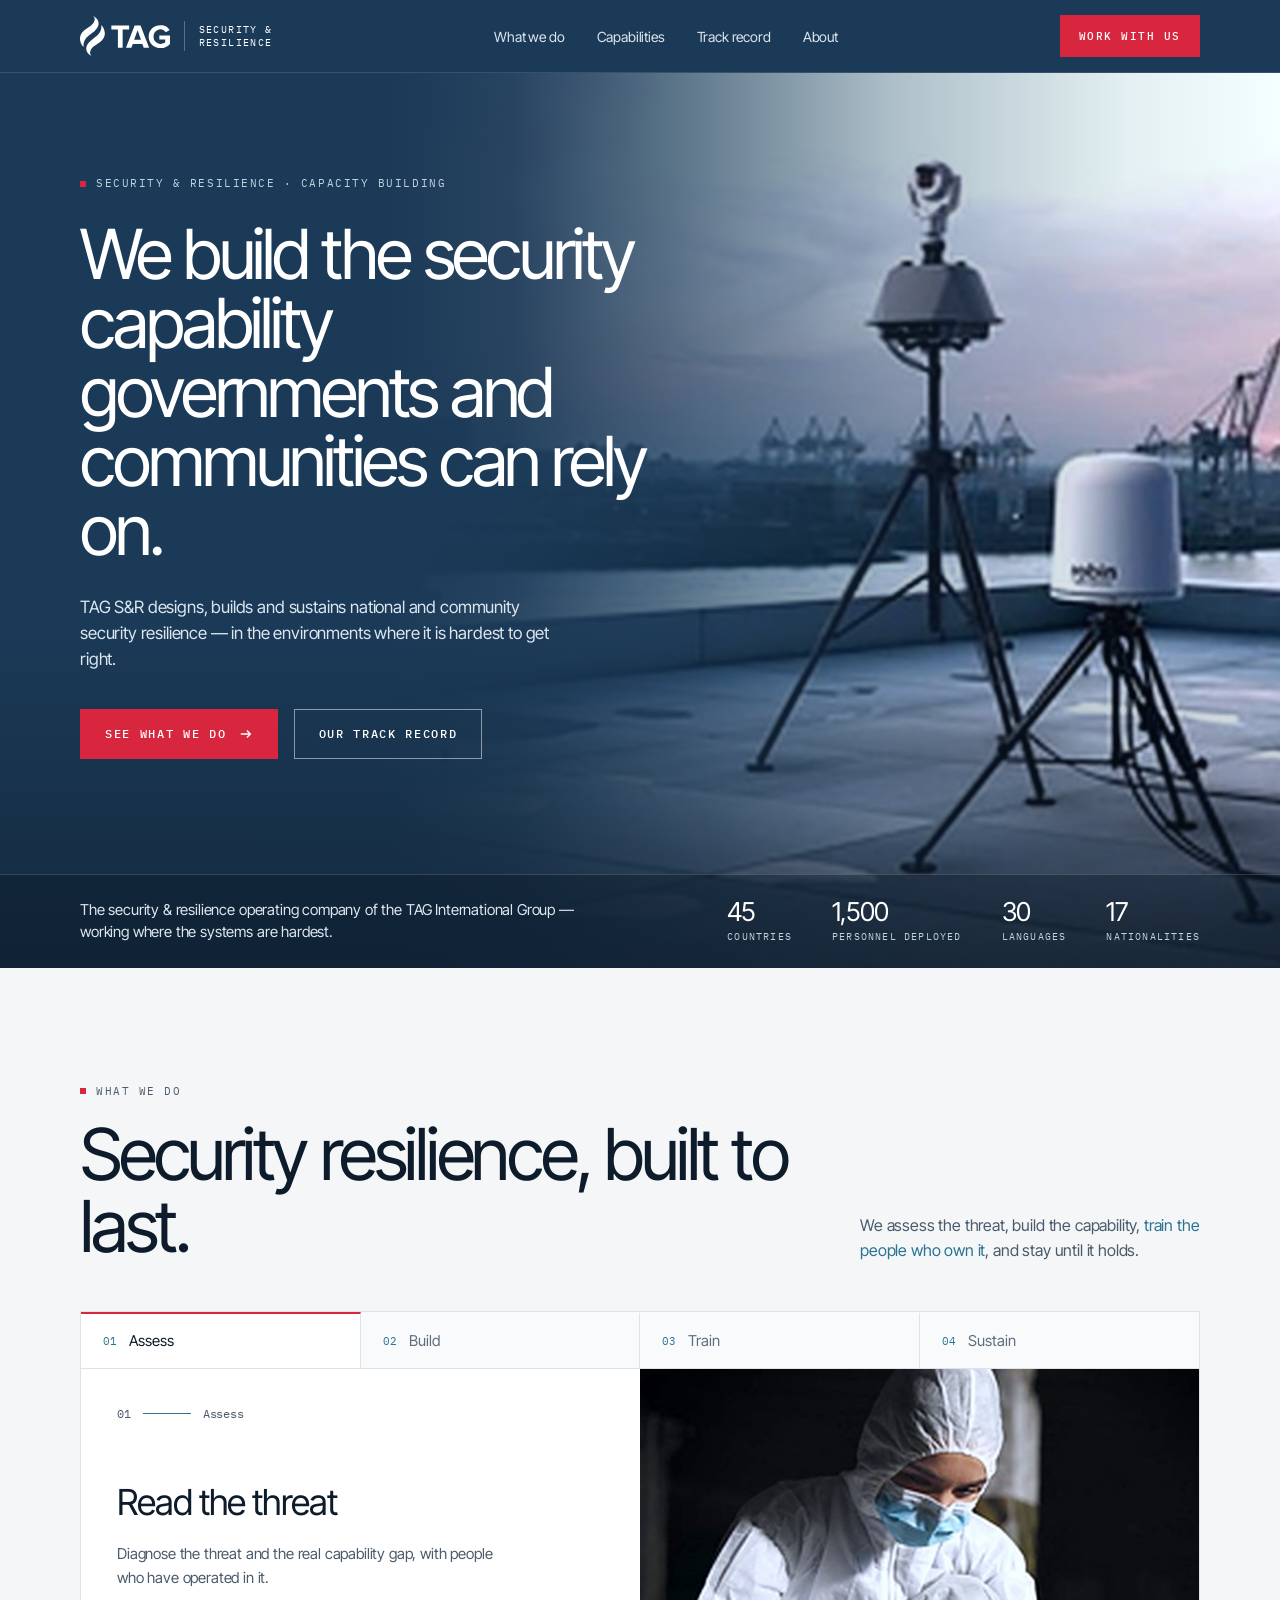
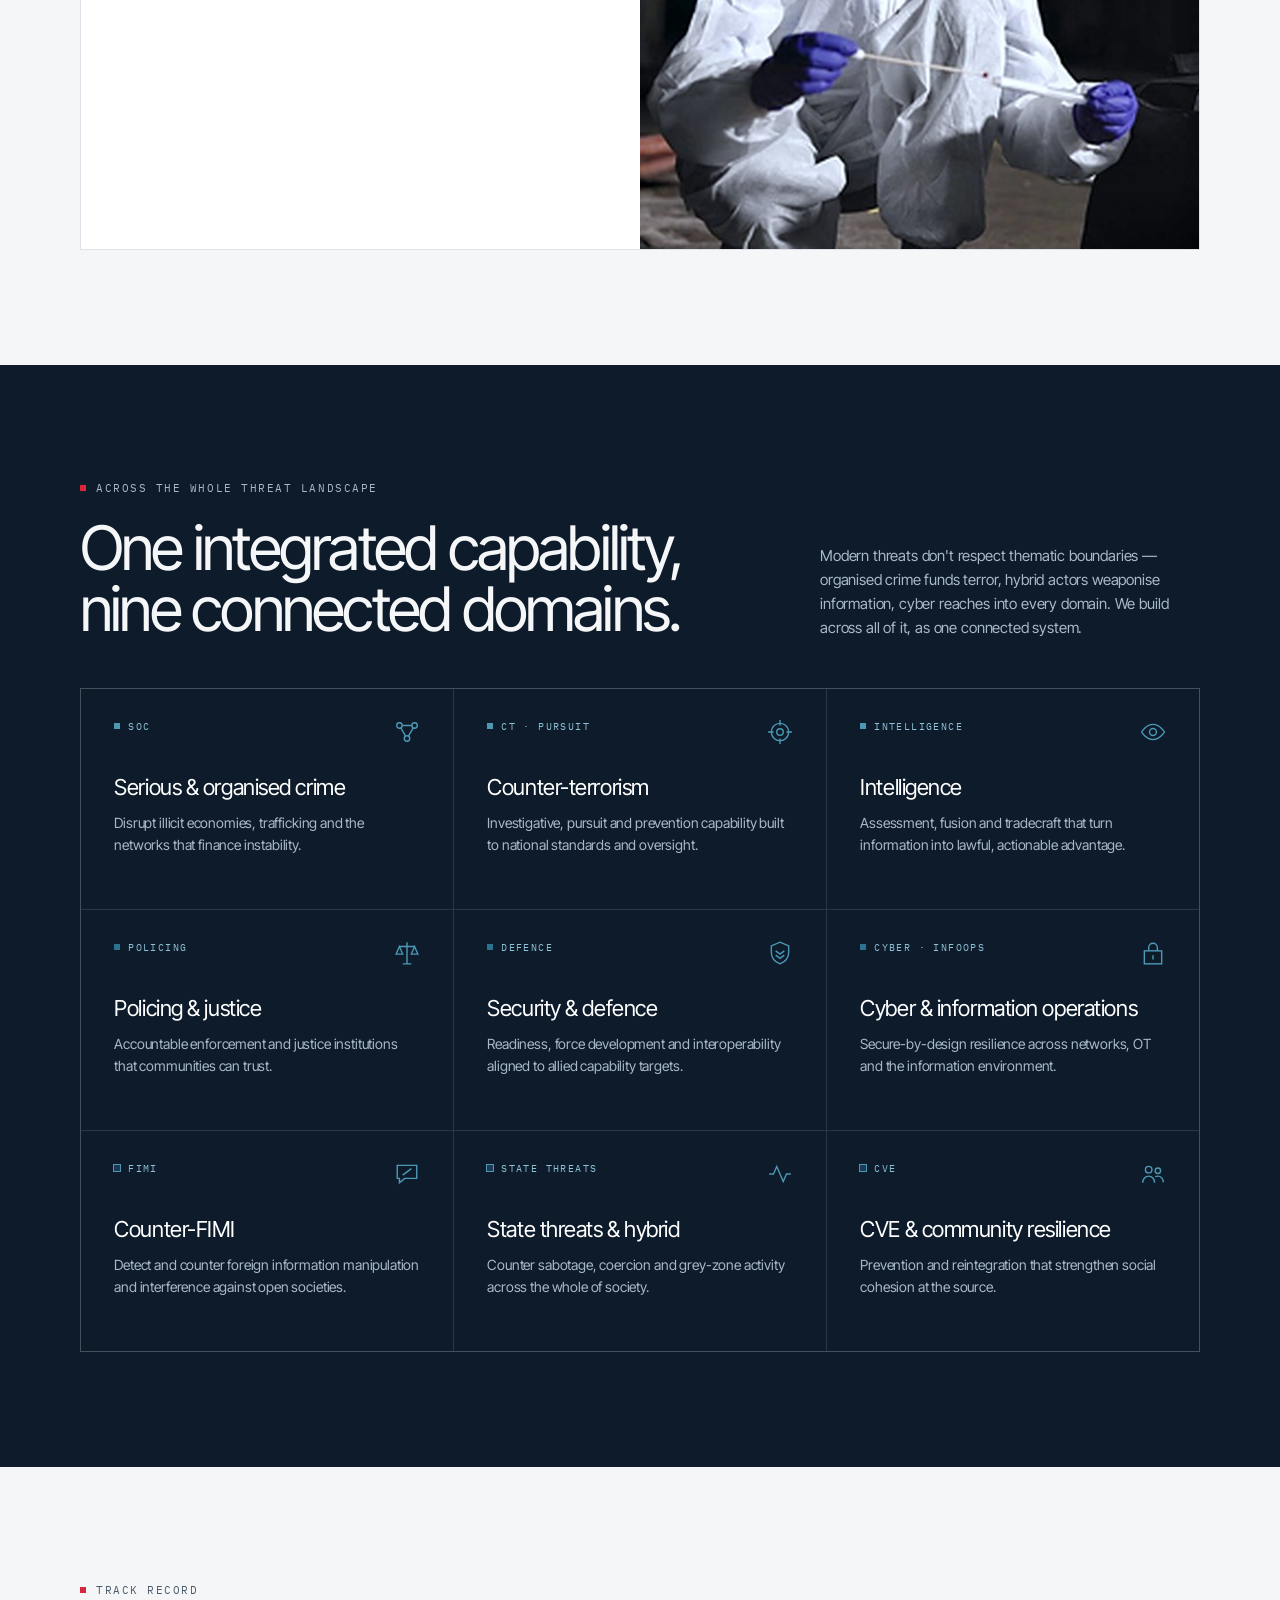
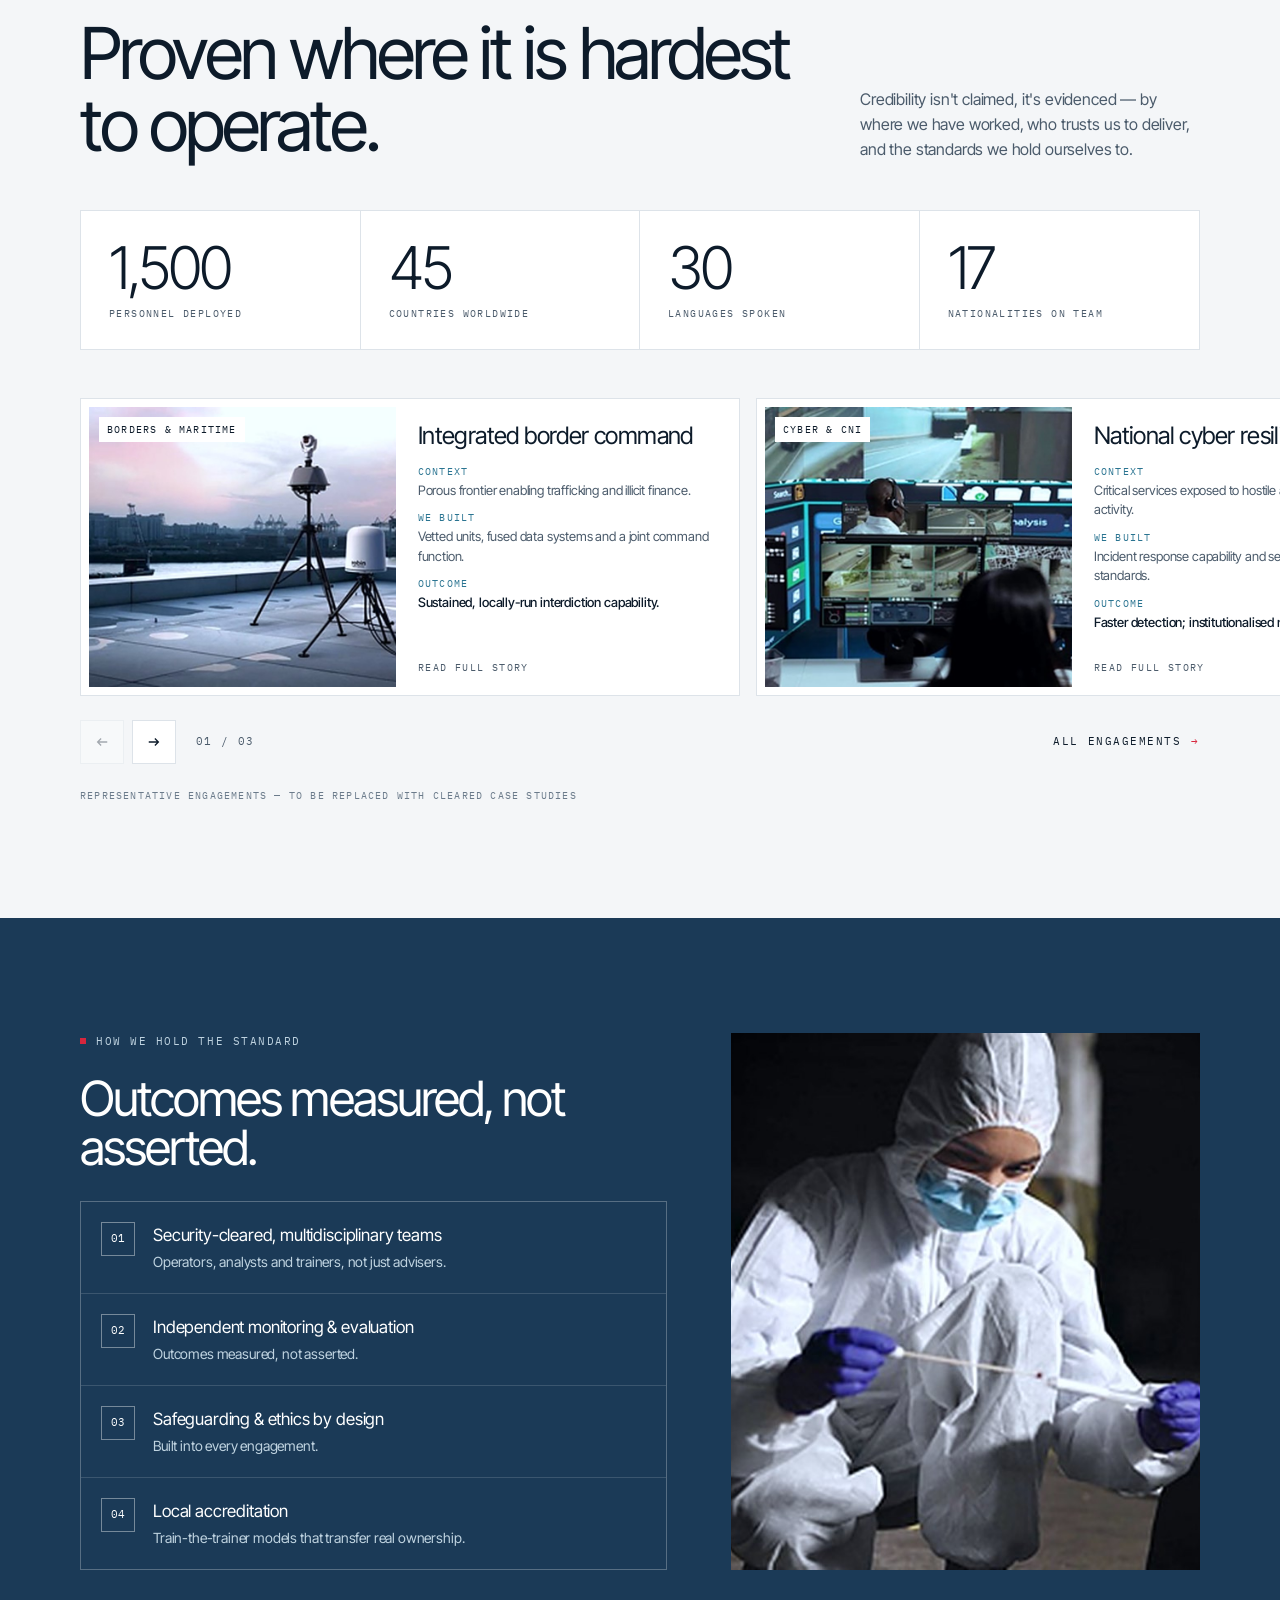
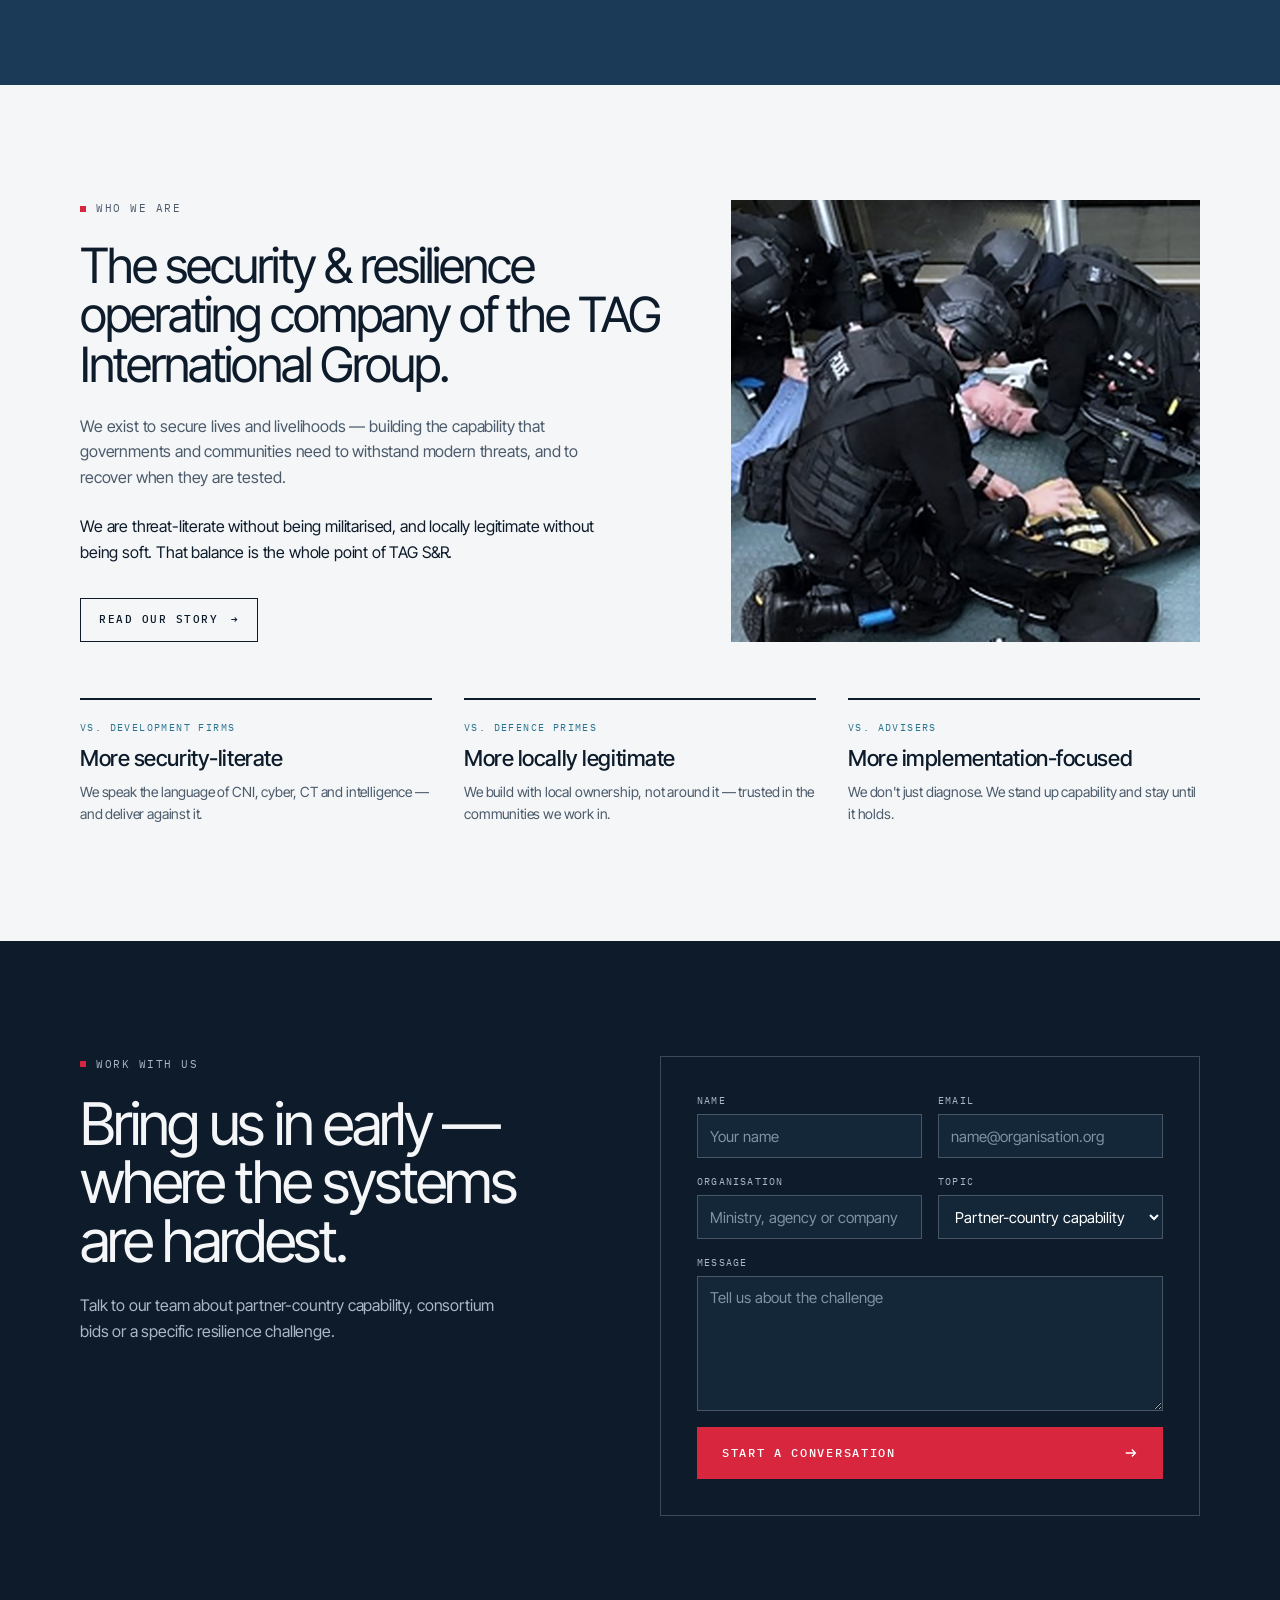
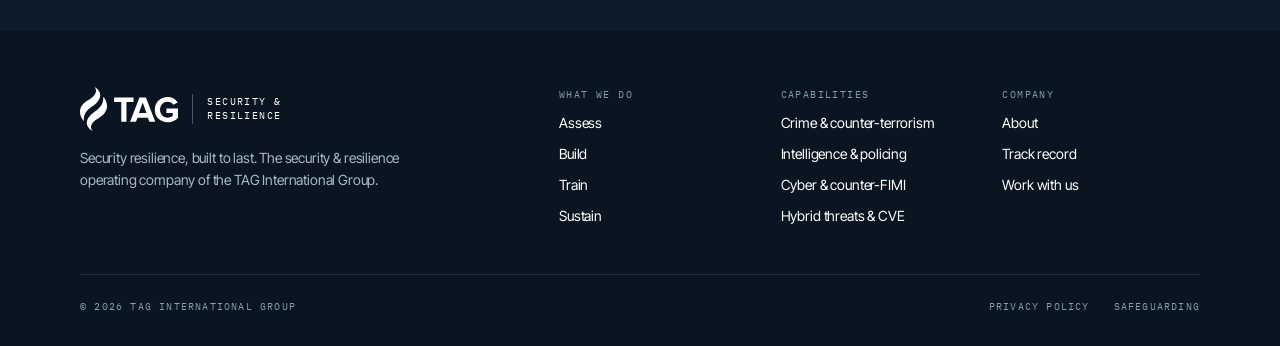
==== index.html @ 0bfd16e7 "Add files via upload" ====
<!doctype html>
<html lang="en">
<head>
  <meta charset="utf-8">
  <meta name="viewport" content="width=device-width, initial-scale=1">
  <title>TAG S&amp;R — Security &amp; Resilience</title>
  <meta name="description" content="TAG S&amp;R designs, builds and sustains national and community security resilience — in the environments where it is hardest to get right.">

  <link rel="preconnect" href="https://fonts.googleapis.com">
  <link rel="preconnect" href="https://fonts.gstatic.com" crossorigin>
  <link href="https://fonts.googleapis.com/css2?family=Inter+Tight:wght@300;400;500;600&amp;family=IBM+Plex+Mono:wght@400;500&amp;display=swap" rel="stylesheet">
  <link rel="stylesheet" href="css/styles.css">
</head>
<body>

  <!-- ================= HEADER ================= -->
  <header class="site-header">
    <div class="container site-header__inner">
      <a class="brand" href="#top" aria-label="TAG Security &amp; Resilience — home">
        <img class="brand__logo" src="images/tag-logo.svg" alt="TAG" width="90" height="40">
        <span class="brand__divider" aria-hidden="true"></span>
        <span class="brand__label">Security &amp;<br>Resilience</span>
      </a>

      <nav class="main-nav" aria-label="Main">
        <a class="main-nav__link" href="#approach">What we do</a>
        <a class="main-nav__link" href="#capabilities">Capabilities</a>
        <a class="main-nav__link" href="#record">Track record</a>
        <a class="main-nav__link" href="#about">About</a>
      </nav>

      <a class="btn btn--primary btn--sm" href="#contact">Work with us</a>
    </div>
  </header>

  <main>

    <!-- ================= HERO ================= -->
    <section class="hero" id="top">
      <img class="hero__image" src="images/port-sensor.jpg" alt="Remote sensor mast on a rooftop overlooking a container port at dusk">
      <div class="hero__fade" aria-hidden="true"></div>

      <div class="container hero__content">
        <div class="hero__body">
          <p class="eyebrow eyebrow--on-navy">Security &amp; resilience · Capacity building</p>
          <h1 class="hero__title">We build the security capability governments and communities can rely on.</h1>
          <p class="hero__lead">TAG S&amp;R designs, builds and sustains national and community security resilience — in the environments where it is hardest to get right.</p>
          <div class="hero__actions">
            <a class="btn btn--primary" href="#approach">
              See what we do
              <svg viewBox="0 0 16 16" fill="none" aria-hidden="true"><path d="M2 8h11M9 4l4 4-4 4" stroke="currentColor" stroke-width="1.6"/></svg>
            </a>
            <a class="btn btn--ghost-light" href="#record">Our track record</a>
          </div>
        </div>
      </div>

      <div class="hero__strip">
        <div class="container hero__strip-inner">
          <p class="hero__strip-text">The security &amp; resilience operating company of the TAG International Group — working where the systems are hardest.</p>
          <ul class="hero__stats">
            <li class="hero__stat"><span class="hero__stat-value">45</span><span class="hero__stat-label">Countries</span></li>
            <li class="hero__stat"><span class="hero__stat-value">1,500</span><span class="hero__stat-label">Personnel deployed</span></li>
            <li class="hero__stat"><span class="hero__stat-value">30</span><span class="hero__stat-label">Languages</span></li>
            <li class="hero__stat"><span class="hero__stat-value">17</span><span class="hero__stat-label">Nationalities</span></li>
          </ul>
        </div>
      </div>
    </section>

    <!-- ================= WHAT WE DO ================= -->
    <section class="section section--light" id="approach">
      <div class="container">
        <div class="section-head">
          <div class="section-head__main">
            <p class="eyebrow">What we do</p>
            <h2 class="section-title">Security resilience, built to last.</h2>
          </div>
          <p class="section-intro">We assess the threat, build the capability, <em>train the people who own it</em>, and stay until it holds.</p>
        </div>

        <div class="tabs" data-tabs>
          <div class="tabs__list" role="tablist" aria-label="Our approach">
            <button class="tabs__tab" type="button" role="tab" id="tab-assess" aria-controls="panel-assess" aria-selected="true"><span class="tabs__num">01</span>Assess</button>
            <button class="tabs__tab" type="button" role="tab" id="tab-build" aria-controls="panel-build" aria-selected="false" tabindex="-1"><span class="tabs__num">02</span>Build</button>
            <button class="tabs__tab" type="button" role="tab" id="tab-train" aria-controls="panel-train" aria-selected="false" tabindex="-1"><span class="tabs__num">03</span>Train</button>
            <button class="tabs__tab" type="button" role="tab" id="tab-sustain" aria-controls="panel-sustain" aria-selected="false" tabindex="-1"><span class="tabs__num">04</span>Sustain</button>
          </div>

          <div class="tabs__panel" role="tabpanel" id="panel-assess" aria-labelledby="tab-assess">
            <div class="tabs__content">
              <div class="tabs__step">01<span class="tabs__step-line"></span>Assess</div>
              <h3 class="tabs__title">Read the threat</h3>
              <p class="tabs__text">Diagnose the threat and the real capability gap, with people who have operated in it.</p>
            </div>
            <img class="tabs__image" src="images/forensics.jpg" alt="Forensic investigator in protective suit collecting evidence" loading="lazy">
          </div>

          <div class="tabs__panel" role="tabpanel" id="panel-build" aria-labelledby="tab-build" hidden>
            <div class="tabs__content">
              <div class="tabs__step">02<span class="tabs__step-line"></span>Build</div>
              <h3 class="tabs__title">Stand up capability</h3>
              <p class="tabs__text">Design and build the institutions, systems and teams that close the gap.</p>
            </div>
            <img class="tabs__image" src="images/control-room.jpg" alt="Operator monitoring a wall of screens in a command centre" loading="lazy">
          </div>

          <div class="tabs__panel" role="tabpanel" id="panel-train" aria-labelledby="tab-train" hidden>
            <div class="tabs__content">
              <div class="tabs__step">03<span class="tabs__step-line"></span>Train</div>
              <h3 class="tabs__title">Transfer ownership</h3>
              <p class="tabs__text">Mentor and accredit local ownership so capability outlasts our presence.</p>
            </div>
            <img class="tabs__image" src="images/tactical-medics.jpg" alt="Tactical team practising casualty care during a training exercise" loading="lazy">
          </div>

          <div class="tabs__panel" role="tabpanel" id="panel-sustain" aria-labelledby="tab-sustain" hidden>
            <div class="tabs__content">
              <div class="tabs__step">04<span class="tabs__step-line"></span>Sustain</div>
              <h3 class="tabs__title">Make it hold</h3>
              <p class="tabs__text">Stay through the hard part — continuity, recovery and measurable resilience.</p>
            </div>
            <img class="tabs__image" src="images/officials-meeting.jpg" alt="Working session with senior government security officials" loading="lazy" style="object-position: 35% 50%">
          </div>
        </div>
      </div>
    </section>

    <!-- ================= CAPABILITIES ================= -->
    <section class="section section--ink" id="capabilities">
      <div class="container">
        <div class="section-head">
          <div class="section-head__main">
            <p class="eyebrow eyebrow--on-ink">Across the whole threat landscape</p>
            <h2 class="section-title section-title--md">One integrated capability, nine connected domains.</h2>
          </div>
          <p class="section-intro section-intro--wide">Modern threats don't respect thematic boundaries — organised crime funds terror, hybrid actors weaponise information, cyber reaches into every domain. We build across all of it, as one connected system.</p>
        </div>

        <div class="domains">
          <article class="domain">
            <div class="domain__top">
              <span class="code-tag">SOC</span>
              <svg class="domain__icon" viewBox="0 0 24 24" fill="none" stroke="currentColor" stroke-width="1.3" aria-hidden="true"><circle cx="5" cy="6" r="2.5"/><circle cx="19" cy="6" r="2.5"/><circle cx="12" cy="18" r="2.5"/><path d="M7.5 6h9M6.3 8.2l4.4 7.6M17.7 8.2l-4.4 7.6"/></svg>
            </div>
            <h3 class="domain__title">Serious &amp; organised crime</h3>
            <p class="domain__text">Disrupt illicit economies, trafficking and the networks that finance instability.</p>
          </article>

          <article class="domain">
            <div class="domain__top">
              <span class="code-tag">CT · Pursuit</span>
              <svg class="domain__icon" viewBox="0 0 24 24" fill="none" stroke="currentColor" stroke-width="1.3" aria-hidden="true"><circle cx="12" cy="12" r="8"/><circle cx="12" cy="12" r="3"/><path d="M12 1v5M12 18v5M1 12h5M18 12h5"/></svg>
            </div>
            <h3 class="domain__title">Counter-terrorism</h3>
            <p class="domain__text">Investigative, pursuit and prevention capability built to national standards and oversight.</p>
          </article>

          <article class="domain">
            <div class="domain__top">
              <span class="code-tag">Intelligence</span>
              <svg class="domain__icon" viewBox="0 0 24 24" fill="none" stroke="currentColor" stroke-width="1.3" aria-hidden="true"><path d="M1.5 12S5.5 5 12 5s10.5 7 10.5 7-4 7-10.5 7S1.5 12 1.5 12z"/><circle cx="12" cy="12" r="3.2"/></svg>
            </div>
            <h3 class="domain__title">Intelligence</h3>
            <p class="domain__text">Assessment, fusion and tradecraft that turn information into lawful, actionable advantage.</p>
          </article>

          <article class="domain">
            <div class="domain__top">
              <span class="code-tag code-tag--teal">Policing</span>
              <svg class="domain__icon" viewBox="0 0 24 24" fill="none" stroke="currentColor" stroke-width="1.3" aria-hidden="true"><path d="M12 2v20M5 6h14M5 6l-3 7h6l-3-7zM19 6l-3 7h6l-3-7zM8 22h8"/></svg>
            </div>
            <h3 class="domain__title">Policing &amp; justice</h3>
            <p class="domain__text">Accountable enforcement and justice institutions that communities can trust.</p>
          </article>

          <article class="domain">
            <div class="domain__top">
              <span class="code-tag code-tag--teal">Defence</span>
              <svg class="domain__icon" viewBox="0 0 24 24" fill="none" stroke="currentColor" stroke-width="1.3" aria-hidden="true"><path d="M12 2l8 3.5v6c0 5-3.4 8.6-8 10.5-4.6-1.9-8-5.5-8-10.5v-6L12 2z"/><path d="M8 10l4 3 4-3M8 14l4 3 4-3"/></svg>
            </div>
            <h3 class="domain__title">Security &amp; defence</h3>
            <p class="domain__text">Readiness, force development and interoperability aligned to allied capability targets.</p>
          </article>

          <article class="domain">
            <div class="domain__top">
              <span class="code-tag code-tag--teal">Cyber · InfoOps</span>
              <svg class="domain__icon" viewBox="0 0 24 24" fill="none" stroke="currentColor" stroke-width="1.3" aria-hidden="true"><rect x="4" y="10" width="16" height="12"/><path d="M8 10V7a4 4 0 0 1 8 0v3M12 14v4"/></svg>
            </div>
            <h3 class="domain__title">Cyber &amp; information operations</h3>
            <p class="domain__text">Secure-by-design resilience across networks, OT and the information environment.</p>
          </article>

          <article class="domain">
            <div class="domain__top">
              <span class="code-tag code-tag--outline">FIMI</span>
              <svg class="domain__icon" viewBox="0 0 24 24" fill="none" stroke="currentColor" stroke-width="1.3" aria-hidden="true"><path d="M3 4h18v12H10l-5 4v-4H3V4z"/><path d="M8 13l8-6"/></svg>
            </div>
            <h3 class="domain__title">Counter-FIMI</h3>
            <p class="domain__text">Detect and counter foreign information manipulation and interference against open societies.</p>
          </article>

          <article class="domain">
            <div class="domain__top">
              <span class="code-tag code-tag--outline">State threats</span>
              <svg class="domain__icon" viewBox="0 0 24 24" fill="none" stroke="currentColor" stroke-width="1.3" aria-hidden="true"><path d="M2 12h4l3-7 6 14 3-7h4"/></svg>
            </div>
            <h3 class="domain__title">State threats &amp; hybrid</h3>
            <p class="domain__text">Counter sabotage, coercion and grey-zone activity across the whole of society.</p>
          </article>

          <article class="domain">
            <div class="domain__top">
              <span class="code-tag code-tag--outline">CVE</span>
              <svg class="domain__icon" viewBox="0 0 24 24" fill="none" stroke="currentColor" stroke-width="1.3" aria-hidden="true"><circle cx="8" cy="8" r="3"/><circle cx="16.5" cy="9" r="2.5"/><path d="M2.5 20c0-3.3 2.5-6 5.5-6s5.5 2.7 5.5 6M14 14.4c.8-.3 1.6-.4 2.5-.4 2.8 0 5 2.4 5 5.5"/></svg>
            </div>
            <h3 class="domain__title">CVE &amp; community resilience</h3>
            <p class="domain__text">Prevention and reintegration that strengthen social cohesion at the source.</p>
          </article>
        </div>
      </div>
    </section>

    <!-- ================= TRACK RECORD ================= -->
    <section class="section section--light record" id="record">
      <div class="container">
        <div class="section-head">
          <div class="section-head__main">
            <p class="eyebrow">Track record</p>
            <h2 class="section-title">Proven where it is hardest to operate.</h2>
          </div>
          <p class="section-intro">Credibility isn't claimed, it's evidenced — by where we have worked, who trusts us to deliver, and the standards we hold ourselves to.</p>
        </div>

        <ul class="stats">
          <li class="stat"><span class="stat__value">1,500</span><span class="stat__label">Personnel deployed</span></li>
          <li class="stat"><span class="stat__value">45</span><span class="stat__label">Countries worldwide</span></li>
          <li class="stat"><span class="stat__value">30</span><span class="stat__label">Languages spoken</span></li>
          <li class="stat"><span class="stat__value">17</span><span class="stat__label">Nationalities on team</span></li>
        </ul>

        <div class="carousel" data-carousel aria-roledescription="carousel" aria-label="Representative engagements">
          <div class="carousel__track" data-carousel-track>

            <article class="case-card" aria-roledescription="slide" aria-label="1 of 3">
              <div class="case-card__media">
                <img src="images/port-sensor.jpg" alt="Sensor equipment overlooking a busy port" loading="lazy" style="object-position: 30% 50%">
                <span class="case-card__tag">Borders &amp; maritime</span>
              </div>
              <div class="case-card__body">
                <h3 class="case-card__title">Integrated border command</h3>
                <dl class="case-card__facts">
                  <div><dt>Context</dt><dd>Porous frontier enabling trafficking and illicit finance.</dd></div>
                  <div><dt>We built</dt><dd>Vetted units, fused data systems and a joint command function.</dd></div>
                  <div><dt>Outcome</dt><dd class="case-card__outcome">Sustained, locally-run interdiction capability.</dd></div>
                </dl>
                <a class="case-card__more" href="#">Read full story</a>
              </div>
            </article>

            <article class="case-card" aria-roledescription="slide" aria-label="2 of 3">
              <div class="case-card__media">
                <img src="images/control-room.jpg" alt="Analyst in a cyber operations centre" loading="lazy" style="object-position: 70% 50%">
                <span class="case-card__tag">Cyber &amp; CNI</span>
              </div>
              <div class="case-card__body">
                <h3 class="case-card__title">National cyber resilience uplift</h3>
                <dl class="case-card__facts">
                  <div><dt>Context</dt><dd>Critical services exposed to hostile and criminal cyber activity.</dd></div>
                  <div><dt>We built</dt><dd>Incident response capability and secure-by-design standards.</dd></div>
                  <div><dt>Outcome</dt><dd class="case-card__outcome">Faster detection; institutionalised national response.</dd></div>
                </dl>
                <a class="case-card__more" href="#">Read full story</a>
              </div>
            </article>

            <article class="case-card" aria-roledescription="slide" aria-label="3 of 3">
              <div class="case-card__media">
                <img src="images/officials-meeting.jpg" alt="Working session with local security leadership" loading="lazy" style="object-position: 75% 50%">
                <span class="case-card__tag">Community resilience</span>
              </div>
              <div class="case-card__body">
                <h3 class="case-card__title">Prevention &amp; reintegration</h3>
                <dl class="case-card__facts">
                  <div><dt>Context</dt><dd>Fragile communities exposed to recruitment and violence.</dd></div>
                  <div><dt>We built</dt><dd>Local leadership networks and reintegration pathways.</dd></div>
                  <div><dt>Outcome</dt><dd class="case-card__outcome">Stronger cohesion; measurable drop in vulnerability.</dd></div>
                </dl>
                <a class="case-card__more" href="#">Read full story</a>
              </div>
            </article>

          </div>

          <div class="carousel__controls">
            <div class="carousel__buttons">
              <button class="carousel__btn" type="button" data-carousel-prev aria-label="Previous engagement">
                <svg viewBox="0 0 16 16" fill="none" aria-hidden="true"><path d="M14 8H3M7 4L3 8l4 4" stroke="currentColor" stroke-width="1.5"/></svg>
              </button>
              <button class="carousel__btn" type="button" data-carousel-next aria-label="Next engagement">
                <svg viewBox="0 0 16 16" fill="none" aria-hidden="true"><path d="M2 8h11M9 4l4 4-4 4" stroke="currentColor" stroke-width="1.5"/></svg>
              </button>
              <span class="carousel__counter" data-carousel-counter aria-live="polite">01 / 03</span>
            </div>
            <a class="link-arrow" href="#">All engagements</a>
          </div>
        </div>

        <p class="note">Representative engagements — to be replaced with cleared case studies</p>
      </div>
    </section>

    <!-- ================= HOW WE HOLD THE STANDARD ================= -->
    <section class="section section--navy" id="standard">
      <div class="container split">
        <div class="split__main">
          <p class="eyebrow eyebrow--on-navy">How we hold the standard</p>
          <h2 class="section-title section-title--sm">Outcomes measured, not asserted.</h2>
          <ol class="standards">
            <li class="standards__item"><span class="standards__num">01</span><p><strong class="standards__title">Security-cleared, multidisciplinary teams</strong>Operators, analysts and trainers, not just advisers.</p></li>
            <li class="standards__item"><span class="standards__num">02</span><p><strong class="standards__title">Independent monitoring &amp; evaluation</strong>Outcomes measured, not asserted.</p></li>
            <li class="standards__item"><span class="standards__num">03</span><p><strong class="standards__title">Safeguarding &amp; ethics by design</strong>Built into every engagement.</p></li>
            <li class="standards__item"><span class="standards__num">04</span><p><strong class="standards__title">Local accreditation</strong>Train-the-trainer models that transfer real ownership.</p></li>
          </ol>
        </div>
        <div class="split__media">
          <img src="images/forensics.jpg" alt="Forensic specialist in protective clothing gathering evidence" loading="lazy" style="object-position: 50% 40%">
        </div>
      </div>
    </section>

    <!-- ================= WHO WE ARE ================= -->
    <section class="section section--light about" id="about">
      <div class="container">
        <div class="split">
          <div class="split__main">
            <p class="eyebrow">Who we are</p>
            <h2 class="section-title section-title--sm">The security &amp; resilience operating company of the TAG International Group.</h2>
            <p class="about__text">We exist to secure lives and livelihoods — building the capability that governments and communities need to withstand modern threats, and to recover when they are tested.</p>
            <p class="about__text about__text--strong">We are threat-literate without being militarised, and locally legitimate without being soft. That balance is the whole point of TAG S&amp;R.</p>
            <div class="about__actions">
              <a class="btn btn--outline-dark btn--md" href="#">Read our story <span aria-hidden="true">→</span></a>
            </div>
          </div>
          <div class="split__media">
            <img src="images/tactical-medics.jpg" alt="Specialist team practising casualty care during a field training exercise" loading="lazy">
          </div>
        </div>

        <div class="comparisons">
          <div class="comparison">
            <span class="comparison__label">vs. development firms</span>
            <h3 class="comparison__title">More security-literate</h3>
            <p class="comparison__text">We speak the language of CNI, cyber, CT and intelligence — and deliver against it.</p>
          </div>
          <div class="comparison">
            <span class="comparison__label">vs. defence primes</span>
            <h3 class="comparison__title">More locally legitimate</h3>
            <p class="comparison__text">We build with local ownership, not around it — trusted in the communities we work in.</p>
          </div>
          <div class="comparison">
            <span class="comparison__label">vs. advisers</span>
            <h3 class="comparison__title">More implementation-focused</h3>
            <p class="comparison__text">We don't just diagnose. We stand up capability and stay until it holds.</p>
          </div>
        </div>
      </div>
    </section>

    <!-- ================= CONTACT ================= -->
    <section class="section section--ink contact" id="contact">
      <div class="container contact__inner">
        <div class="contact__intro">
          <p class="eyebrow eyebrow--on-ink">Work with us</p>
          <h2 class="contact__title">Bring us in early — where the systems are hardest.</h2>
          <p class="contact__lead">Talk to our team about partner-country capability, consortium bids or a specific resilience challenge.</p>
        </div>

        <!-- Set the form action to your form handler / endpoint -->
        <form class="contact-form" action="#" method="post" aria-label="Start a conversation">
          <label class="field">
            <span class="field__label">Name</span>
            <input class="field__input" type="text" name="name" placeholder="Your name" autocomplete="name" required>
          </label>
          <label class="field">
            <span class="field__label">Email</span>
            <input class="field__input" type="email" name="email" placeholder="name@organisation.org" autocomplete="email" required>
          </label>
          <label class="field">
            <span class="field__label">Organisation</span>
            <input class="field__input" type="text" name="organisation" placeholder="Ministry, agency or company" autocomplete="organization">
          </label>
          <label class="field">
            <span class="field__label">Topic</span>
            <select class="field__input" name="topic">
              <option>Partner-country capability</option>
              <option>Consortium bid</option>
              <option>A specific resilience challenge</option>
            </select>
          </label>
          <label class="field field--full">
            <span class="field__label">Message</span>
            <textarea class="field__input field__input--textarea" name="message" rows="5" placeholder="Tell us about the challenge"></textarea>
          </label>
          <button class="btn btn--primary btn--block contact-form__submit" type="submit">
            Start a conversation
            <svg viewBox="0 0 16 16" fill="none" aria-hidden="true"><path d="M2 8h11M9 4l4 4-4 4" stroke="currentColor" stroke-width="1.6"/></svg>
          </button>
        </form>
      </div>
    </section>

  </main>

  <!-- ================= FOOTER ================= -->
  <footer class="site-footer">
    <div class="container">
      <div class="site-footer__top">
        <div class="site-footer__about">
          <a class="brand brand--footer" href="#top" aria-label="TAG Security &amp; Resilience — home">
            <img class="brand__logo" src="images/tag-logo.svg" alt="TAG" width="99" height="44">
            <span class="brand__divider" aria-hidden="true"></span>
            <span class="brand__label">Security &amp;<br>Resilience</span>
          </a>
          <p class="site-footer__text">Security resilience, built to last. The security &amp; resilience operating company of the TAG International Group.</p>
        </div>

        <nav class="footer-nav" aria-label="Footer">
          <div class="footer-nav__col">
            <span class="footer-nav__heading">What we do</span>
            <a class="footer-nav__link" href="#approach">Assess</a>
            <a class="footer-nav__link" href="#approach">Build</a>
            <a class="footer-nav__link" href="#approach">Train</a>
            <a class="footer-nav__link" href="#approach">Sustain</a>
          </div>
          <div class="footer-nav__col">
            <span class="footer-nav__heading">Capabilities</span>
            <a class="footer-nav__link" href="#capabilities">Crime &amp; counter-terrorism</a>
            <a class="footer-nav__link" href="#capabilities">Intelligence &amp; policing</a>
            <a class="footer-nav__link" href="#capabilities">Cyber &amp; counter-FIMI</a>
            <a class="footer-nav__link" href="#capabilities">Hybrid threats &amp; CVE</a>
          </div>
          <div class="footer-nav__col">
            <span class="footer-nav__heading">Company</span>
            <a class="footer-nav__link" href="#about">About</a>
            <a class="footer-nav__link" href="#record">Track record</a>
            <a class="footer-nav__link" href="#contact">Work with us</a>
          </div>
        </nav>
      </div>

      <div class="site-footer__bottom">
        <span>© <span data-year>2026</span> TAG International Group</span>
        <span class="site-footer__legal"><a href="#">Privacy policy</a><a href="#">Safeguarding</a></span>
      </div>
    </div>
  </footer>

  <script src="js/main.js" defer></script>
</body>
</html>
---- css/styles.css ----
/* ==========================================================================
   TAG S&R — main stylesheet
   ========================================================================== */

/* ---------- Design tokens ---------- */
:root {
  /* Brand palette */
  --c-ink: #0D1B2A;
  --c-ink-raised: #142739;
  --c-ink-hover: #16293D;
  --c-ink-deep: #091521;
  --c-navy: #1B3A57;
  --c-teal: #2A7491;
  --c-sky: #4D98B5;
  --c-sky-soft: #8EC1D6;
  --c-red: #D7263D;
  --c-red-dark: #B81F33;
  --c-offwhite: #F4F6F8;
  --c-white: #FFFFFF;

  /* Text */
  --c-text: #0D1B2A;
  --c-text-muted: #4B5B6B;
  --c-text-subtle: #5E6E7E;
  --c-text-on-dark: #DCE6EE;
  --c-text-on-dark-muted: #A9B8C6;
  --c-text-on-navy-muted: #BFD3E0;

  /* Lines */
  --c-line: #DDE3E9;
  --c-line-strong: #C9D3DC;
  --c-line-dark: rgba(255, 255, 255, 0.12);

  /* Type */
  --font-sans: "Inter Tight", Arial, sans-serif;
  --font-mono: "IBM Plex Mono", ui-monospace, monospace;

  /* Layout */
  --container: 1200px;
  --gutter: clamp(20px, 4vw, 40px);
  --section-pad: clamp(72px, 9vw, 120px);
}

/* ---------- Base ---------- */
*,
*::before,
*::after { box-sizing: border-box; }

html { scroll-behavior: smooth; }

body {
  margin: 0;
  font-family: var(--font-sans);
  font-size: 16px;
  line-height: 1.5;
  letter-spacing: -0.01em;
  color: var(--c-text);
  background: var(--c-offwhite);
  -webkit-font-smoothing: antialiased;
  overflow-x: hidden;
}

img { max-width: 100%; display: block; }

a { color: var(--c-teal); }
a:hover { color: var(--c-navy); }

h1, h2, h3, p { margin: 0; }

button, input, select, textarea { font: inherit; }

:focus-visible { outline: 2px solid var(--c-sky); outline-offset: 2px; }

.visually-hidden {
  position: absolute !important;
  width: 1px; height: 1px;
  padding: 0; margin: -1px;
  overflow: hidden; clip: rect(0 0 0 0);
  white-space: nowrap; border: 0;
}

.container {
  max-width: var(--container);
  margin: 0 auto;
  padding-left: var(--gutter);
  padding-right: var(--gutter);
}

/* ---------- Sections ---------- */
.section { padding: var(--section-pad) 0; }
.section--light { background: var(--c-offwhite); color: var(--c-text); }
.section--ink   { background: var(--c-ink); color: var(--c-white); }
.section--navy  { background: var(--c-navy); color: var(--c-white); }

.section-head {
  display: flex;
  flex-wrap: wrap;
  align-items: flex-end;
  justify-content: space-between;
  gap: 24px 48px;
  margin-bottom: 48px;
}
.section-head__main {
  flex: 1 1 560px;
  display: flex;
  flex-direction: column;
  gap: 20px;
}

.section-title {
  font-size: clamp(40px, 5.6vw, 80px);
  line-height: 1;
  font-weight: 400;
  letter-spacing: -0.045em;
}
.section-title--md { font-size: clamp(38px, 4.8vw, 66px); }
.section-title--sm { font-size: clamp(34px, 3.8vw, 52px); line-height: 1.02; letter-spacing: -0.04em; }
.section--ink .section-title { color: var(--c-offwhite); }

.section-intro {
  flex: 0 1 340px;
  font-size: 16px;
  line-height: 1.55;
  color: var(--c-text-muted);
}
.section-intro--wide { flex-basis: 380px; font-size: 15px; line-height: 1.6; }
.section--ink .section-intro { color: var(--c-text-on-dark-muted); }
.section-intro em { font-style: normal; color: var(--c-teal); }

/* ---------- Eyebrow (label with red marker) ---------- */
.eyebrow {
  display: flex;
  align-items: center;
  gap: 10px;
  font-family: var(--font-mono);
  font-size: 11px;
  letter-spacing: 0.14em;
  text-transform: uppercase;
  color: var(--c-text-muted);
}
.eyebrow::before {
  content: "";
  width: 6px;
  height: 6px;
  flex: none;
  background: var(--c-red);
}
.eyebrow--on-ink  { color: var(--c-text-on-dark-muted); }
.eyebrow--on-navy { color: var(--c-text-on-navy-muted); }

/* ---------- Buttons ---------- */
.btn {
  display: inline-flex;
  align-items: center;
  justify-content: center;
  gap: 12px;
  height: 50px;
  padding: 0 24px;
  border: 1px solid transparent;
  font-family: var(--font-mono);
  font-size: 12px;
  font-weight: 500;
  letter-spacing: 0.14em;
  text-transform: uppercase;
  text-decoration: none;
  cursor: pointer;
  transition: background-color .2s ease, border-color .2s ease, color .2s ease;
}
.btn svg { width: 14px; height: 14px; flex: none; }

.btn--primary { background: var(--c-red); color: var(--c-white); }
.btn--primary:hover { background: var(--c-red-dark); color: var(--c-white); }

.btn--ghost-light { border-color: rgba(255, 255, 255, 0.5); color: var(--c-white); }
.btn--ghost-light:hover { border-color: var(--c-white); background: rgba(255, 255, 255, 0.08); color: var(--c-white); }

.btn--outline-dark { border-color: var(--c-ink); color: var(--c-ink); }
.btn--outline-dark:hover { background: var(--c-ink); color: var(--c-white); }

.btn--sm { height: 42px; padding: 0 18px; font-size: 11px; }
.btn--md { height: 44px; padding: 0 18px; font-size: 11px; }
.btn--block { width: 100%; justify-content: space-between; height: 52px; }

.link-arrow {
  display: inline-flex;
  align-items: center;
  gap: 10px;
  min-height: 44px;
  font-family: var(--font-mono);
  font-size: 11px;
  letter-spacing: 0.14em;
  text-transform: uppercase;
  color: var(--c-ink);
  text-decoration: none;
}
.link-arrow::after { content: "→"; color: var(--c-red); }
.link-arrow:hover { color: var(--c-teal); }

/* ---------- Header ---------- */
.site-header {
  position: sticky;
  top: 0;
  z-index: 50;
  background: var(--c-navy);
  border-bottom: 1px solid var(--c-line-dark);
}
.site-header__inner {
  min-height: 72px;
  display: flex;
  flex-wrap: wrap;
  align-items: center;
  justify-content: space-between;
  gap: 8px 32px;
}

.brand {
  display: flex;
  align-items: center;
  gap: 14px;
  padding: 12px 0;
  text-decoration: none;
}
.brand__logo { height: 40px; width: auto; }
.brand__divider { width: 1px; height: 30px; background: rgba(255, 255, 255, 0.28); }
.brand__label {
  font-family: var(--font-mono);
  font-size: 10px;
  line-height: 1.35;
  letter-spacing: 0.14em;
  text-transform: uppercase;
  color: var(--c-white);
}

.main-nav { display: flex; flex-wrap: wrap; align-items: center; gap: 0 32px; }
.main-nav__link {
  padding: 14px 0;
  font-size: 14px;
  color: var(--c-text-on-dark);
  text-decoration: none;
}
.main-nav__link:hover { color: var(--c-white); }

/* ---------- Hero ---------- */
.hero {
  position: relative;
  overflow: hidden;
  background: var(--c-navy);
  color: var(--c-white);
}
.hero__image {
  position: absolute;
  top: 0;
  right: 0;
  width: 72%;
  height: 100%;
  object-fit: cover;
  object-position: 55% 50%;
}
.hero__fade {
  position: absolute;
  inset: 0;
  background:
    linear-gradient(180deg, rgba(27, 58, 87, 0) 62%, rgba(13, 27, 42, 0.55) 100%),
    linear-gradient(90deg,
      var(--c-navy) 0%,
      var(--c-navy) 30%,
      rgba(27, 58, 87, 0.94) 40%,
      rgba(27, 58, 87, 0.72) 52%,
      rgba(27, 58, 87, 0.32) 70%,
      rgba(27, 58, 87, 0.08) 88%,
      rgba(27, 58, 87, 0) 100%);
}
.hero__content {
  position: relative;
  padding-top: clamp(64px, 8vw, 112px);
  padding-bottom: clamp(72px, 9vw, 128px);
}
.hero__body {
  max-width: 620px;
  display: flex;
  flex-direction: column;
  gap: 28px;
}
.hero__title {
  font-size: clamp(42px, 5.4vw, 76px);
  line-height: 1;
  font-weight: 400;
  letter-spacing: -0.045em;
  color: var(--c-white);
}
.hero__lead {
  max-width: 500px;
  font-size: 17px;
  line-height: 1.55;
  color: var(--c-text-on-dark);
}
.hero__actions {
  display: flex;
  flex-wrap: wrap;
  align-items: center;
  gap: 12px 16px;
  margin-top: 8px;
}

.hero__strip {
  position: relative;
  border-top: 1px solid rgba(255, 255, 255, 0.16);
  background: rgba(13, 27, 42, 0.45);
}
.hero__strip-inner {
  display: flex;
  flex-wrap: wrap;
  align-items: center;
  justify-content: space-between;
  gap: 8px 48px;
}
.hero__strip-text {
  flex: 1 1 380px;
  max-width: 520px;
  padding: 24px 0;
  font-size: 15px;
  line-height: 1.5;
  color: var(--c-text-on-dark);
}
.hero__stats {
  display: flex;
  flex-wrap: wrap;
  gap: 8px 40px;
  margin: 0;
  padding: 20px 0;
  list-style: none;
}
.hero__stat { display: flex; flex-direction: column; gap: 2px; }
.hero__stat-value { font-size: 26px; line-height: 1.1; letter-spacing: -0.03em; }
.hero__stat-label {
  font-family: var(--font-mono);
  font-size: 10px;
  letter-spacing: 0.12em;
  text-transform: uppercase;
  color: var(--c-text-on-navy-muted);
}

/* ---------- Tabs (What we do) ---------- */
.tabs {
  background: var(--c-white);
  border: 1px solid var(--c-line);
}
.tabs__list {
  display: grid;
  grid-template-columns: repeat(4, minmax(0, 1fr));
  border-bottom: 1px solid var(--c-line);
}
.tabs__tab {
  appearance: none;
  display: flex;
  align-items: center;
  gap: 12px;
  min-height: 56px;
  padding: 0 22px;
  border: 0;
  border-right: 1px solid var(--c-line);
  border-top: 2px solid transparent;
  background: #F8FAFB;
  color: var(--c-text-subtle);
  font-size: 15px;
  text-align: left;
  cursor: pointer;
  transition: color .2s ease;
}
.tabs__tab:last-child { border-right: 0; }
.tabs__tab:hover { color: var(--c-ink); }
.tabs__tab[aria-selected="true"] {
  background: var(--c-white);
  color: var(--c-ink);
  border-top-color: var(--c-red);
}
.tabs__num { font-family: var(--font-mono); font-size: 11px; color: var(--c-teal); }

.tabs__panel {
  display: grid;
  grid-template-columns: repeat(2, minmax(0, 1fr));
}
.tabs__panel[hidden] { display: none; }
.tabs__content {
  min-height: 420px;
  padding: clamp(24px, 3vw, 36px);
  display: flex;
  flex-direction: column;
  gap: 20px;
}
.tabs__step {
  display: flex;
  align-items: center;
  gap: 12px;
  font-family: var(--font-mono);
  font-size: 12px;
  color: var(--c-text-muted);
}
.tabs__step-line { width: 48px; height: 1px; background: var(--c-teal); }
.tabs__title {
  margin-top: 40px;
  font-size: clamp(30px, 2.8vw, 38px);
  line-height: 1.08;
  font-weight: 400;
  letter-spacing: -0.03em;
}
.tabs__text { max-width: 380px; font-size: 15px; line-height: 1.6; color: var(--c-text-muted); }
.tabs__image { width: 100%; height: 480px; object-fit: cover; }

/* ---------- Capability domains ---------- */
.domains {
  display: grid;
  grid-template-columns: repeat(3, minmax(0, 1fr));
  gap: 1px;
  background: var(--c-line-dark);
  border: 1px solid var(--c-line-dark);
}
.domain {
  min-height: 220px;
  padding: 30px clamp(20px, 2.6vw, 34px) 34px;
  display: flex;
  flex-direction: column;
  gap: 12px;
  background: var(--c-ink);
  transition: background-color .25s ease;
}
.domain:hover { background: var(--c-ink-hover); }
.domain__top {
  display: flex;
  align-items: flex-start;
  justify-content: space-between;
  gap: 16px;
}
.domain__icon { width: 26px; height: 26px; flex: none; color: var(--c-sky); }
.domain__title {
  margin-top: 18px;
  font-size: 22px;
  line-height: 1.15;
  font-weight: 400;
  letter-spacing: -0.02em;
}
.domain__text { font-size: 14px; line-height: 1.6; color: var(--c-text-on-dark-muted); }

.code-tag {
  display: flex;
  align-items: center;
  gap: 8px;
  font-family: var(--font-mono);
  font-size: 10px;
  letter-spacing: 0.14em;
  text-transform: uppercase;
  color: var(--c-sky-soft);
}
.code-tag::before { content: ""; width: 6px; height: 6px; background: var(--c-sky); }
.code-tag--teal::before { background: var(--c-teal); }
.code-tag--outline::before { background: var(--c-navy); outline: 1px solid var(--c-sky); }

/* ---------- Stats ---------- */
.stats {
  display: grid;
  grid-template-columns: repeat(4, minmax(0, 1fr));
  margin: 0 0 48px;
  padding: 0;
  list-style: none;
  background: var(--c-white);
  border: 1px solid var(--c-line);
}
.stat {
  padding: 28px;
  display: flex;
  flex-direction: column;
  gap: 8px;
  border-right: 1px solid var(--c-line);
}
.stat:last-child { border-right: 0; }
.stat__value {
  font-size: clamp(44px, 4.6vw, 64px);
  line-height: 1;
  font-weight: 300;
  letter-spacing: -0.05em;
}
.stat__label {
  font-family: var(--font-mono);
  font-size: 10px;
  letter-spacing: 0.14em;
  text-transform: uppercase;
  color: var(--c-text-muted);
}

/* ---------- Case study carousel ---------- */
.record { overflow: hidden; }

.carousel { --card-w: min(660px, 84vw); --card-gap: 16px; }
.carousel__track {
  display: flex;
  gap: var(--card-gap);
  transition: transform .55s cubic-bezier(0.22, 0.61, 0.36, 1);
  will-change: transform;
}
.carousel__controls {
  margin-top: 24px;
  display: flex;
  flex-wrap: wrap;
  align-items: center;
  justify-content: space-between;
  gap: 16px;
}
.carousel__buttons { display: flex; align-items: center; gap: 8px; }
.carousel__btn {
  appearance: none;
  width: 44px;
  height: 44px;
  display: flex;
  align-items: center;
  justify-content: center;
  background: var(--c-white);
  border: 1px solid var(--c-line);
  color: var(--c-ink);
  cursor: pointer;
  transition: background-color .2s ease, border-color .2s ease, color .2s ease;
}
.carousel__btn svg { width: 14px; height: 14px; }
.carousel__btn:hover:not(:disabled) { background: var(--c-ink); border-color: var(--c-ink); color: var(--c-white); }
.carousel__btn:disabled { opacity: .35; cursor: default; }
.carousel__counter {
  margin-left: 12px;
  font-family: var(--font-mono);
  font-size: 11px;
  letter-spacing: 0.12em;
  color: var(--c-text-muted);
}

.case-card {
  flex: 0 0 var(--card-w);
  display: flex;
  flex-wrap: wrap;
  padding: 8px;
  background: var(--c-white);
  border: 1px solid var(--c-line);
}
.case-card__media { position: relative; flex: 1 1 250px; min-height: 280px; }
.case-card__media img { position: absolute; inset: 0; width: 100%; height: 100%; object-fit: cover; }
.case-card__tag {
  position: absolute;
  top: 10px;
  left: 10px;
  padding: 5px 8px;
  background: var(--c-white);
  color: var(--c-ink);
  font-family: var(--font-mono);
  font-size: 10px;
  letter-spacing: 0.12em;
  text-transform: uppercase;
}
.case-card__body {
  flex: 1.15 1 270px;
  padding: 16px 16px 12px 22px;
  display: flex;
  flex-direction: column;
  gap: 14px;
}
.case-card__title { font-size: 24px; line-height: 1.12; font-weight: 400; letter-spacing: -0.025em; }
.case-card__facts { margin: 0; display: flex; flex-direction: column; gap: 10px; font-size: 13px; line-height: 1.5; }
.case-card__facts div { display: flex; flex-direction: column; gap: 2px; }
.case-card__facts dt {
  font-family: var(--font-mono);
  font-size: 10px;
  letter-spacing: 0.12em;
  text-transform: uppercase;
  color: var(--c-teal);
}
.case-card__facts dd { margin: 0; color: var(--c-text-muted); }
.case-card__facts .case-card__outcome { color: var(--c-ink); font-weight: 500; }
.case-card__more {
  margin-top: auto;
  font-family: var(--font-mono);
  font-size: 10px;
  letter-spacing: 0.14em;
  text-transform: uppercase;
  color: var(--c-text-muted);
  text-decoration: none;
}
.case-card__more:hover { color: var(--c-ink); }

.note {
  margin-top: 24px;
  font-family: var(--font-mono);
  font-size: 10px;
  letter-spacing: 0.12em;
  text-transform: uppercase;
  color: #6B7B8B;
}

/* ---------- Split layout (text + image) ---------- */
.split {
  display: flex;
  flex-wrap: wrap;
  align-items: stretch;
  gap: 40px 64px;
}
.split__main {
  flex: 1.2 1 480px;
  display: flex;
  flex-direction: column;
  gap: 24px;
}
.split__media { position: relative; flex: 1 1 380px; min-height: 440px; }
.split__media img { position: absolute; inset: 0; width: 100%; height: 100%; object-fit: cover; }

/* ---------- Standards list ---------- */
.standards {
  margin: 4px 0 0;
  padding: 0;
  list-style: none;
  display: flex;
  flex-direction: column;
  gap: 1px;
  background: rgba(255, 255, 255, 0.14);
  border: 1px solid rgba(255, 255, 255, 0.14);
}
.standards__item {
  display: flex;
  align-items: flex-start;
  gap: 18px;
  padding: 20px;
  background: var(--c-navy);
  font-size: 14px;
  line-height: 1.55;
  color: var(--c-text-on-navy-muted);
}
.standards__num {
  flex: none;
  width: 34px;
  height: 34px;
  display: flex;
  align-items: center;
  justify-content: center;
  border: 1px solid rgba(255, 255, 255, 0.4);
  color: var(--c-white);
  font-family: var(--font-mono);
  font-size: 11px;
}
.standards__title { display: block; margin-bottom: 3px; font-size: 17px; font-weight: 400; color: var(--c-white); }

/* ---------- About ---------- */
.about__text { max-width: 540px; font-size: 16px; line-height: 1.6; color: var(--c-text-muted); }
.about__text--strong { color: var(--c-ink); }
.about__actions { margin-top: 8px; }

.comparisons {
  margin-top: 56px;
  display: grid;
  grid-template-columns: repeat(3, minmax(0, 1fr));
  gap: 32px;
}
.comparison {
  display: flex;
  flex-direction: column;
  gap: 10px;
  padding-top: 20px;
  border-top: 2px solid var(--c-ink);
}
.comparison__label {
  font-family: var(--font-mono);
  font-size: 10px;
  letter-spacing: 0.14em;
  text-transform: uppercase;
  color: var(--c-teal);
}
.comparison__title { font-size: 22px; line-height: 1.2; font-weight: 500; letter-spacing: -0.02em; }
.comparison__text { font-size: 14px; line-height: 1.6; color: var(--c-text-muted); }

/* ---------- Contact ---------- */
.contact__inner {
  display: flex;
  flex-wrap: wrap;
  align-items: stretch;
  gap: 48px 80px;
}
.contact__intro {
  flex: 1 1 420px;
  display: flex;
  flex-direction: column;
  gap: 22px;
}
.contact__title {
  font-size: clamp(38px, 4.6vw, 64px);
  line-height: 1;
  font-weight: 400;
  letter-spacing: -0.045em;
  color: var(--c-offwhite);
}
.contact__lead { max-width: 420px; font-size: 16px; line-height: 1.6; color: var(--c-text-on-dark-muted); }

.contact-form {
  flex: 1 1 460px;
  display: grid;
  grid-template-columns: repeat(2, minmax(0, 1fr));
  gap: 16px;
  padding: clamp(24px, 3vw, 36px);
  border: 1px solid rgba(255, 255, 255, 0.2);
}
.field { display: flex; flex-direction: column; gap: 6px; }
.field--full, .contact-form__submit { grid-column: 1 / -1; }
.field__label {
  font-family: var(--font-mono);
  font-size: 10px;
  letter-spacing: 0.12em;
  text-transform: uppercase;
  color: var(--c-text-on-dark-muted);
}
.field__input {
  height: 44px;
  padding: 0 12px;
  border: 1px solid rgba(255, 255, 255, 0.22);
  border-radius: 0;
  background: var(--c-ink-raised);
  color: var(--c-white);
  font-size: 15px;
  letter-spacing: 0;
}
.field__input::placeholder { color: #7F91A3; }
.field__input:focus { outline: 2px solid var(--c-sky); outline-offset: 0; }
.field__input--textarea { height: auto; padding: 10px 12px; resize: vertical; }

/* ---------- Footer ---------- */
.site-footer { background: var(--c-ink-deep); color: var(--c-white); padding: 56px 0 32px; }
.site-footer__top {
  display: flex;
  flex-wrap: wrap;
  justify-content: space-between;
  gap: 40px 64px;
}
.site-footer__about { flex: 1 1 300px; display: flex; flex-direction: column; gap: 16px; }
.site-footer__about .brand { padding: 0; }
.brand--footer .brand__logo { height: 44px; }
.site-footer__text { max-width: 320px; font-size: 14px; line-height: 1.6; color: var(--c-text-on-dark-muted); }

.footer-nav {
  flex: 1.4 1 480px;
  display: grid;
  grid-template-columns: repeat(3, minmax(0, 1fr));
  gap: 24px;
}
.footer-nav__col { display: flex; flex-direction: column; gap: 10px; }
.footer-nav__heading {
  font-family: var(--font-mono);
  font-size: 10px;
  letter-spacing: 0.14em;
  text-transform: uppercase;
  color: #8A9BAC;
}
.footer-nav__link { font-size: 14px; color: var(--c-white); text-decoration: none; }
.footer-nav__link:hover { color: var(--c-sky-soft); }

.site-footer__bottom {
  margin-top: 48px;
  padding-top: 24px;
  display: flex;
  flex-wrap: wrap;
  justify-content: space-between;
  gap: 12px 24px;
  border-top: 1px solid rgba(255, 255, 255, 0.1);
  font-family: var(--font-mono);
  font-size: 10px;
  letter-spacing: 0.12em;
  text-transform: uppercase;
  color: #8A9BAC;
}
.site-footer__legal { display: flex; gap: 24px; }
.site-footer__legal a { color: inherit; text-decoration: none; }
.site-footer__legal a:hover { color: var(--c-white); }

/* ---------- Responsive ---------- */
@media (max-width: 1024px) {
  .domains { grid-template-columns: repeat(2, minmax(0, 1fr)); }
  .stats { grid-template-columns: repeat(2, minmax(0, 1fr)); }
  .stat:nth-child(2) { border-right: 0; }
  .stat:nth-child(-n+2) { border-bottom: 1px solid var(--c-line); }
  .comparisons { grid-template-columns: 1fr; gap: 24px; }
}

@media (max-width: 860px) {
  .main-nav { order: 3; width: 100%; gap: 0 24px; }
  .hero__image { width: 100%; opacity: .45; }
  .tabs__list { grid-template-columns: repeat(2, minmax(0, 1fr)); }
  .tabs__tab:nth-child(2) { border-right: 0; }
  .tabs__tab:nth-child(-n+2) { border-bottom: 1px solid var(--c-line); }
  .tabs__panel { grid-template-columns: 1fr; }
  .tabs__content { min-height: 0; }
  .tabs__title { margin-top: 16px; }
  .tabs__image { height: 320px; }
  .footer-nav { grid-template-columns: repeat(2, minmax(0, 1fr)); }
}

@media (max-width: 640px) {
  .domains { grid-template-columns: 1fr; }
  .stats { grid-template-columns: 1fr; }
  .stat { border-right: 0; border-bottom: 1px solid var(--c-line); }
  .stat:last-child { border-bottom: 0; }
  .contact-form { grid-template-columns: 1fr; }
  .split__media { min-height: 300px; }
}

@media (prefers-reduced-motion: reduce) {
  html { scroll-behavior: auto; }
  .carousel__track { transition: none; }
}
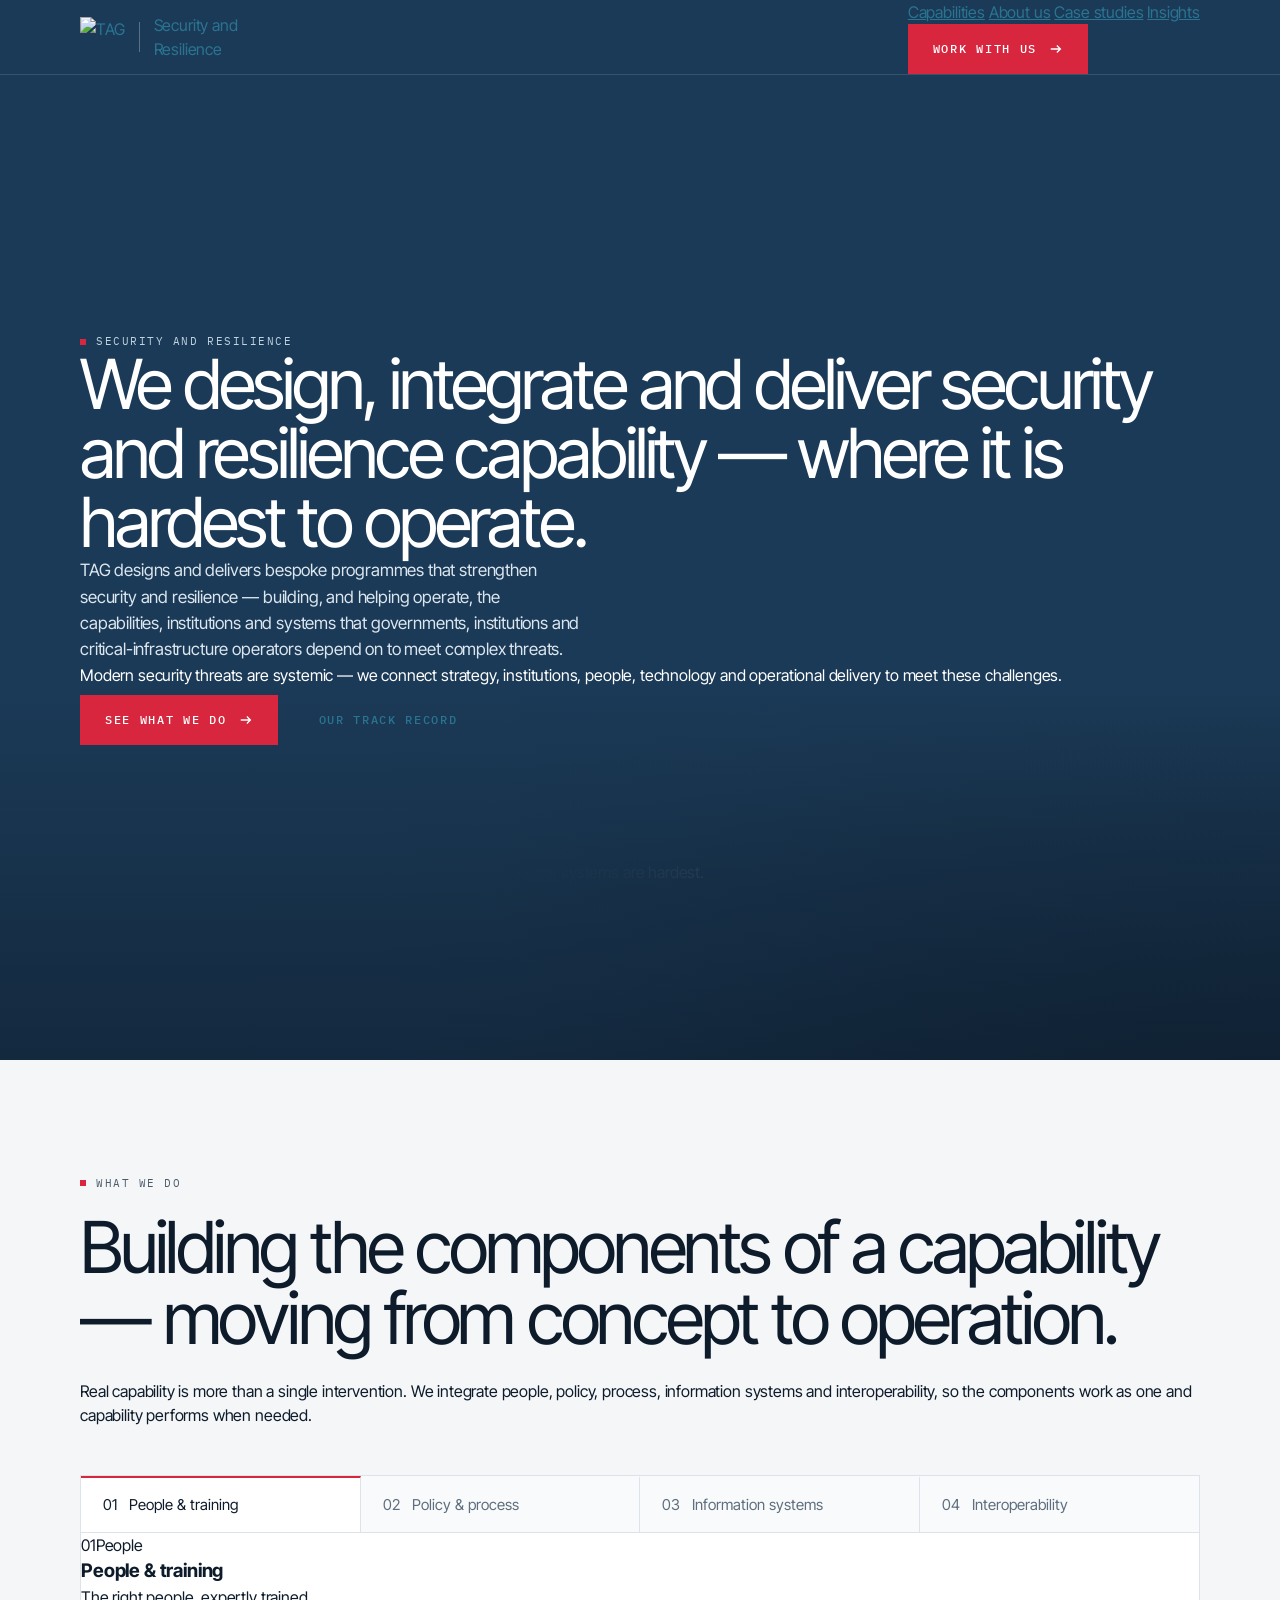
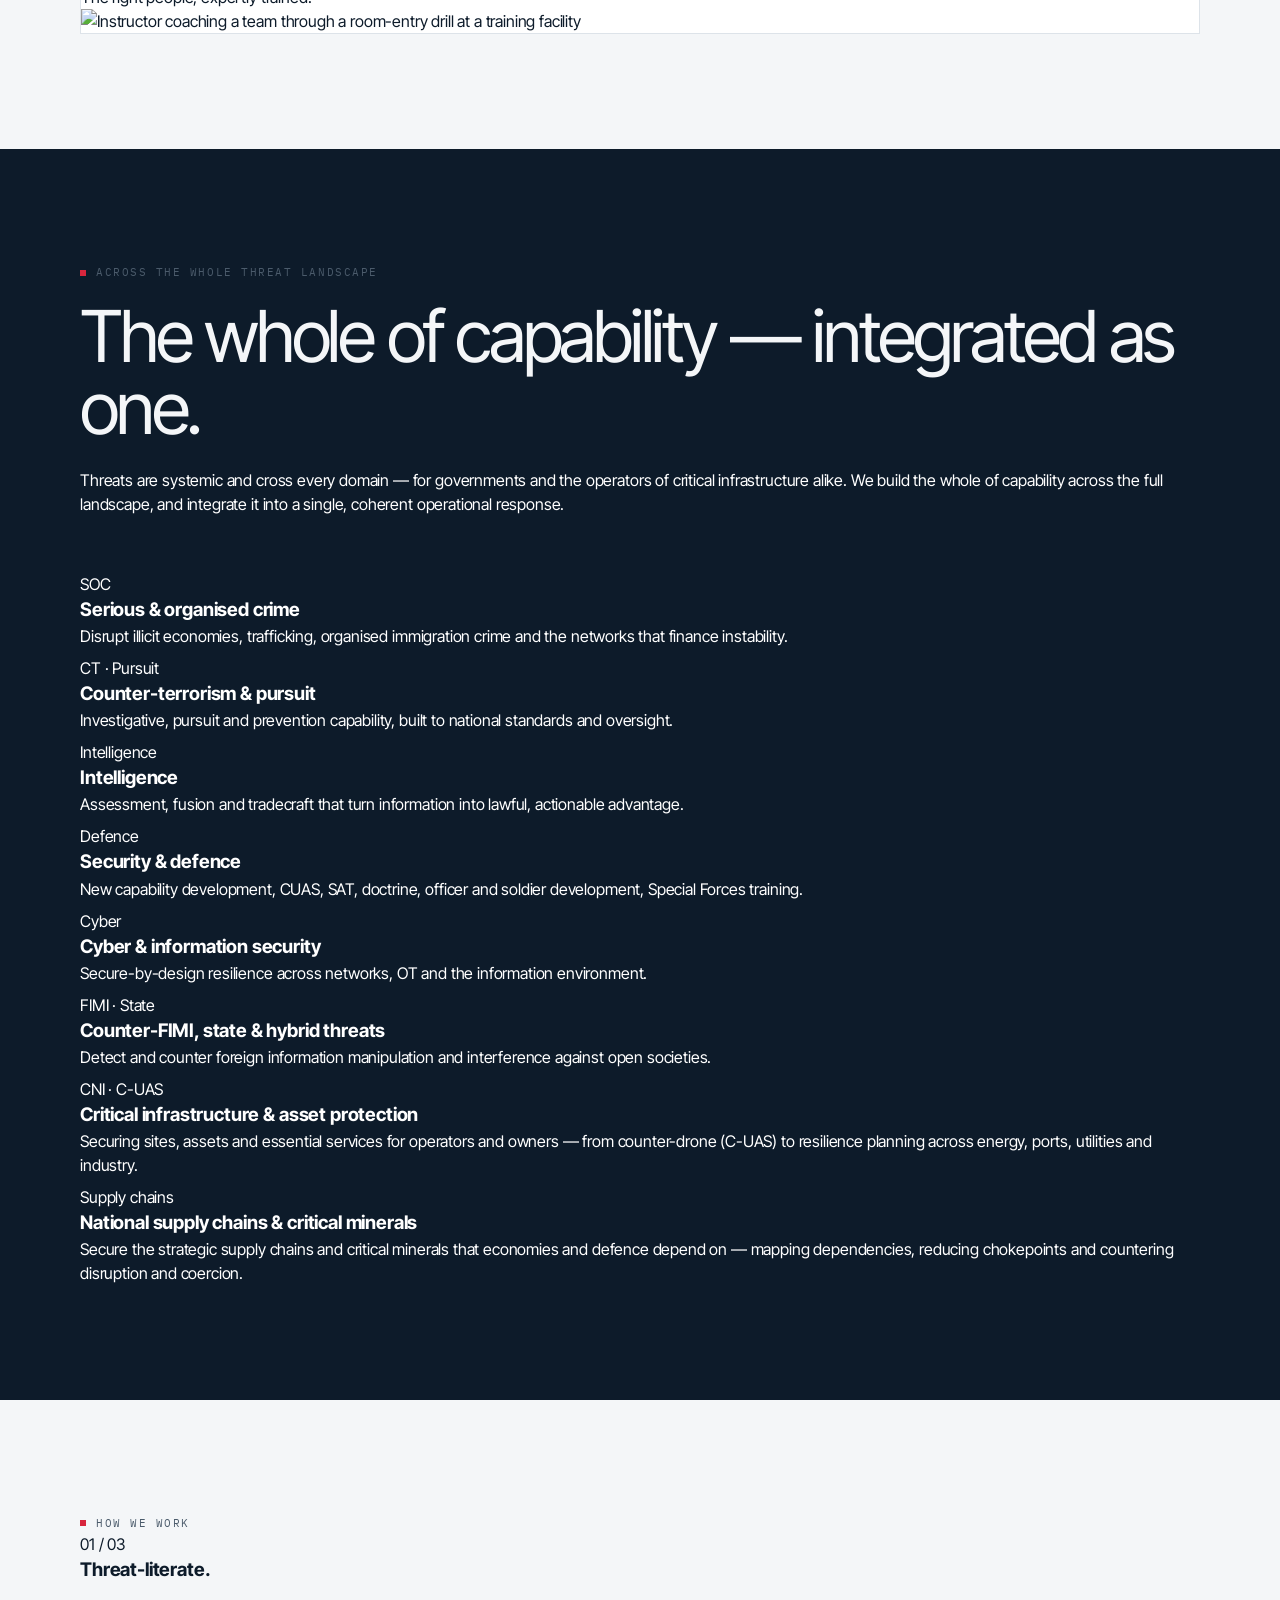
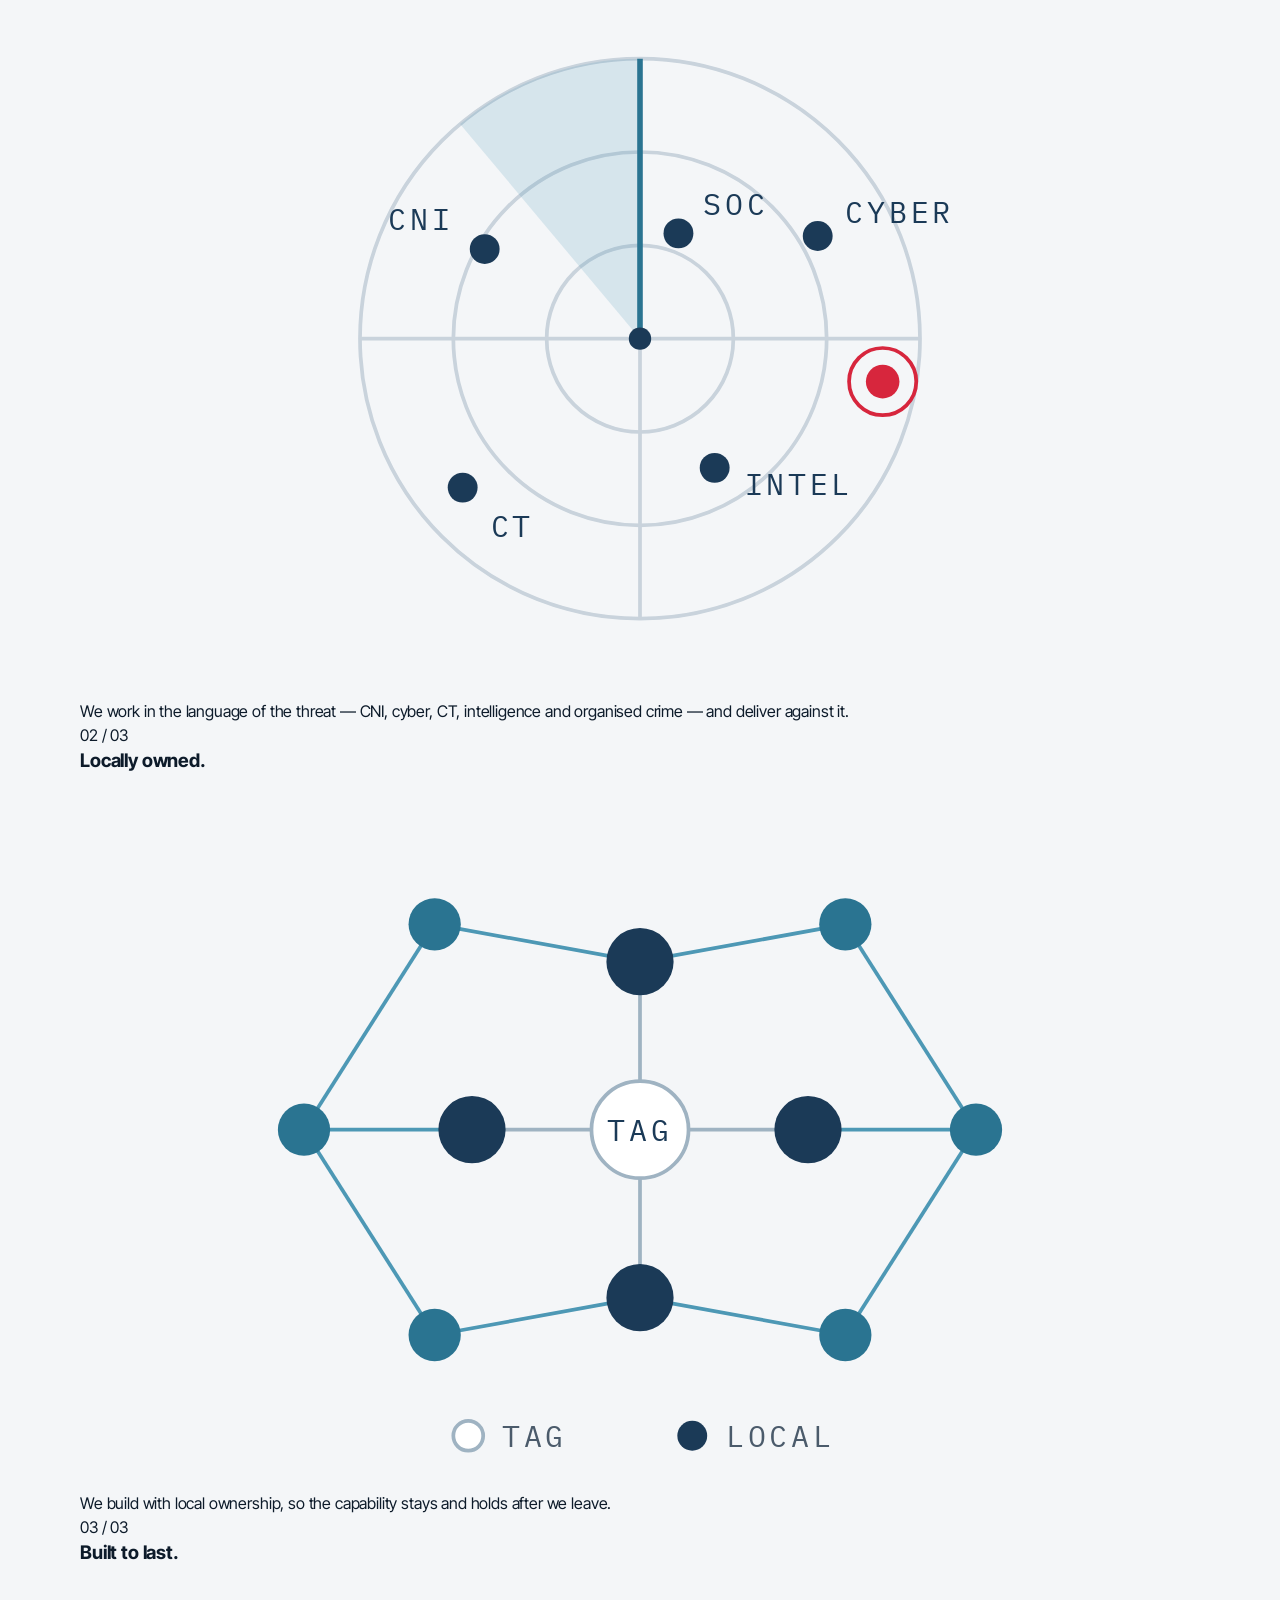
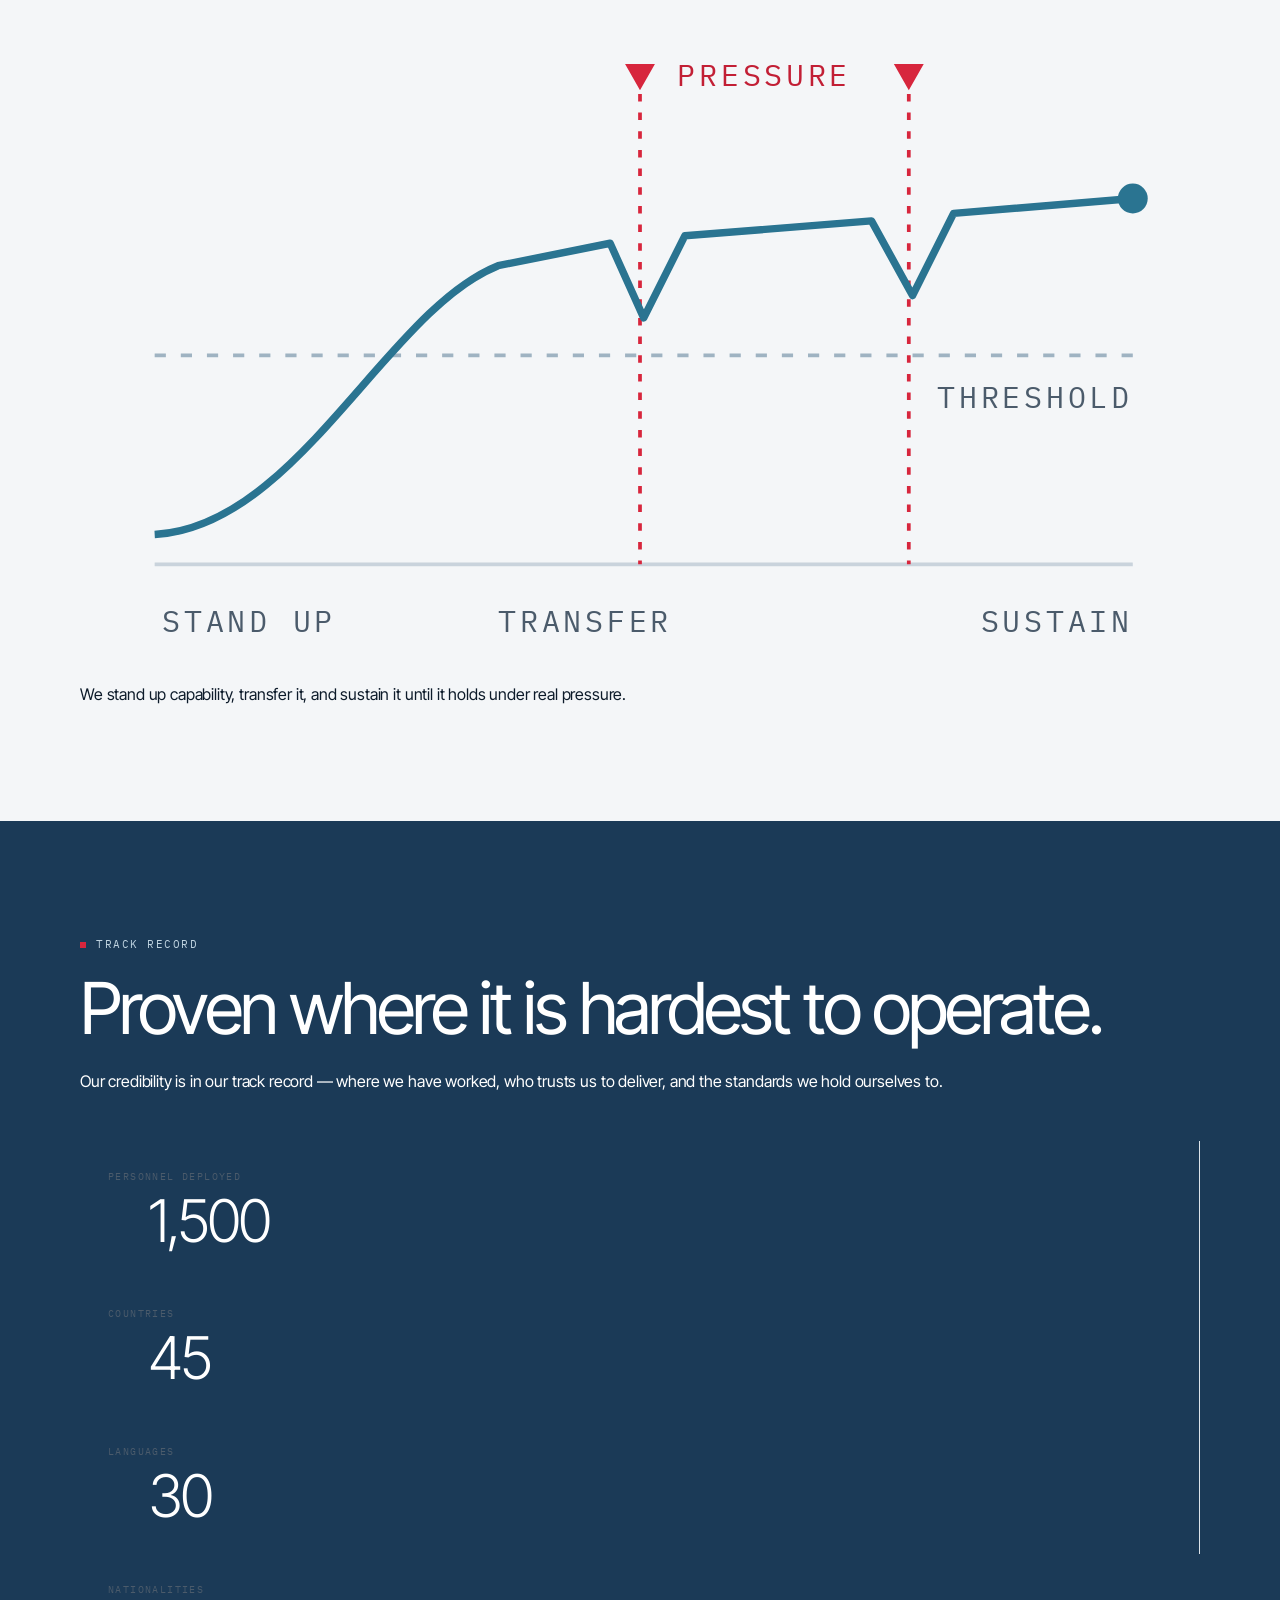
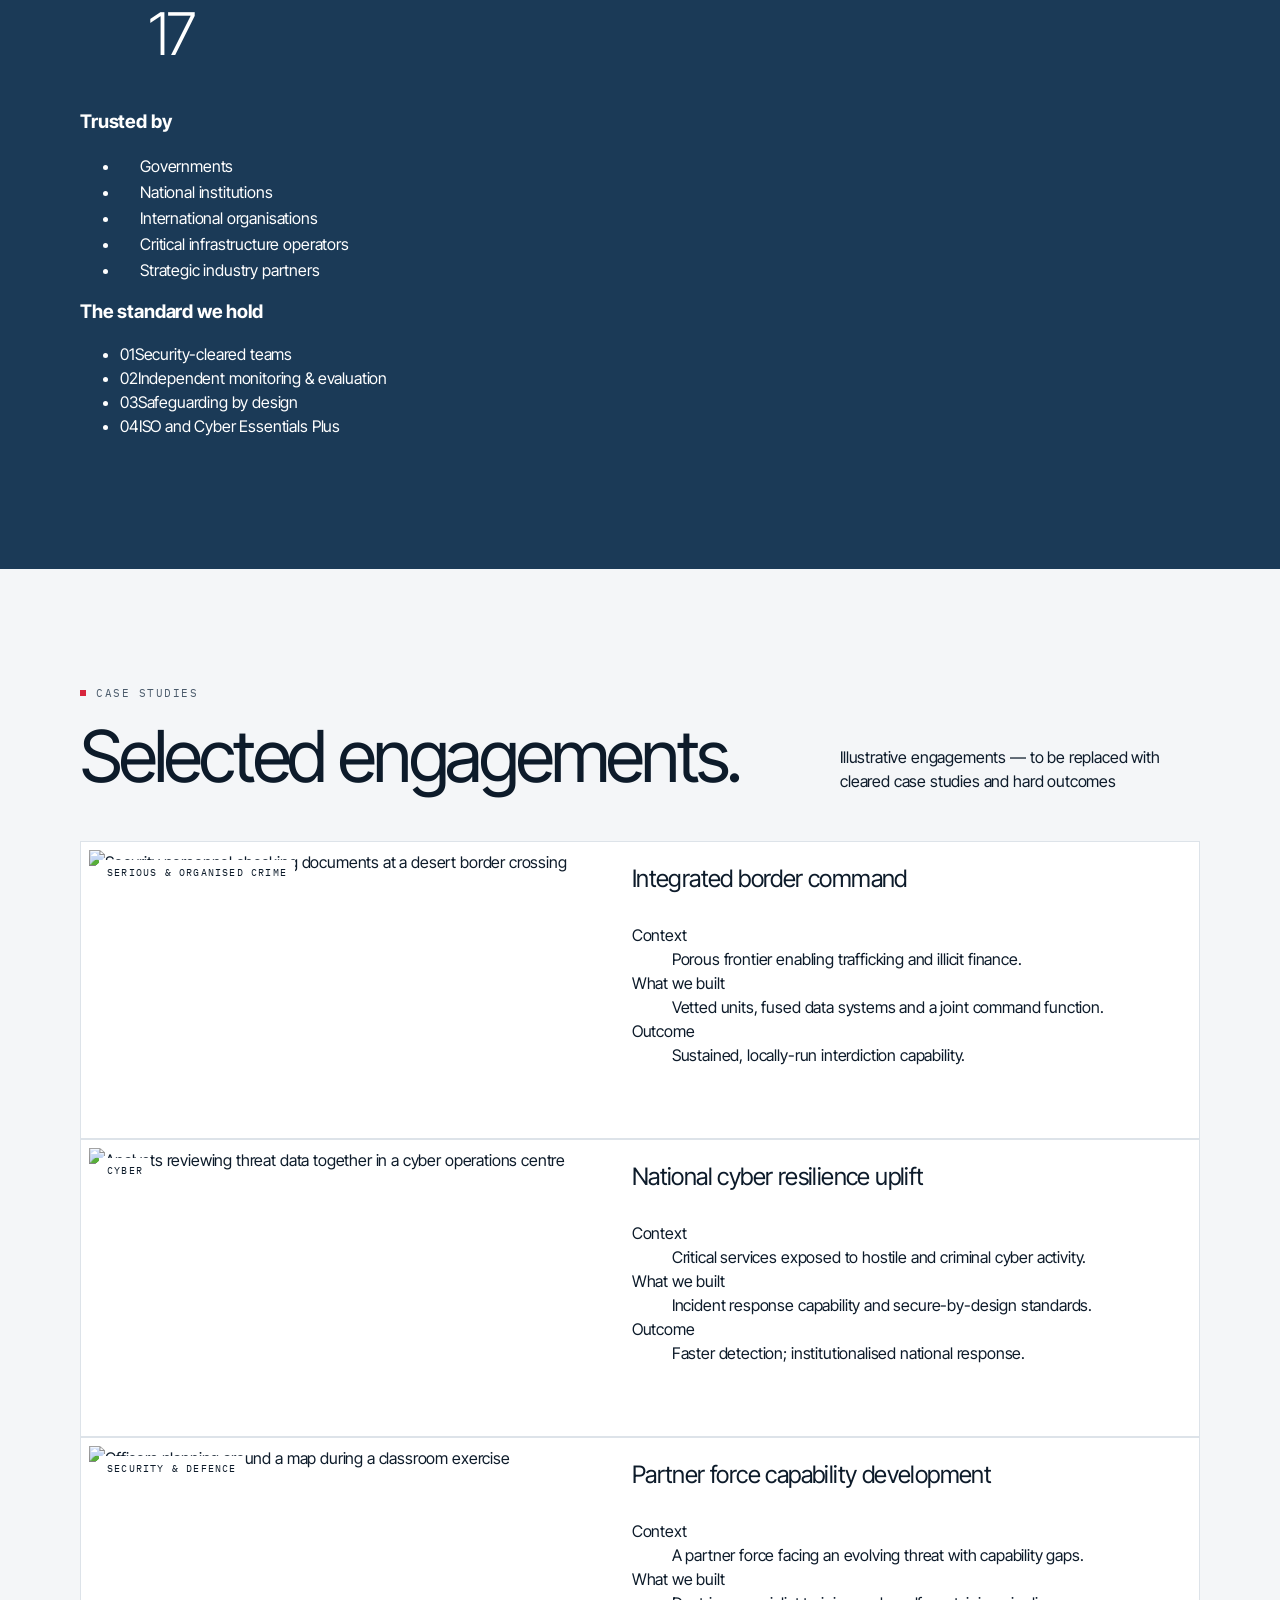
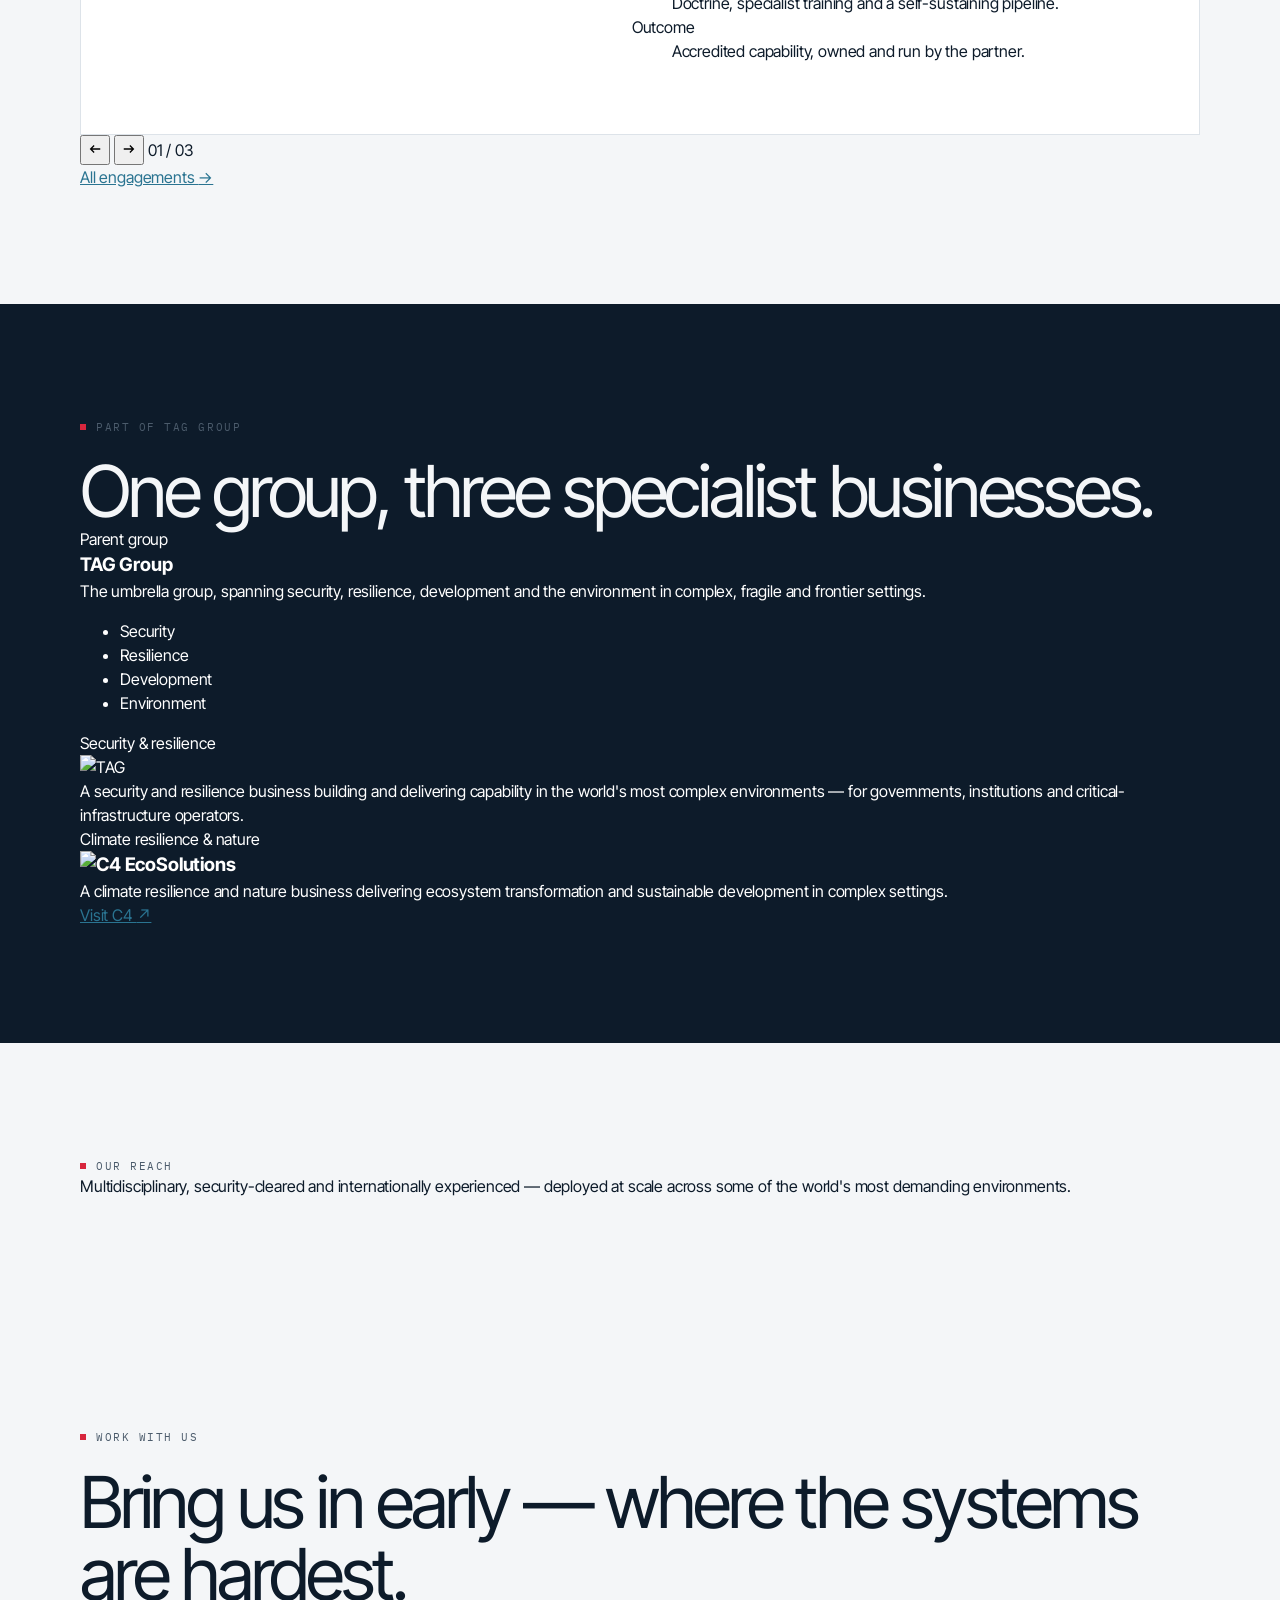
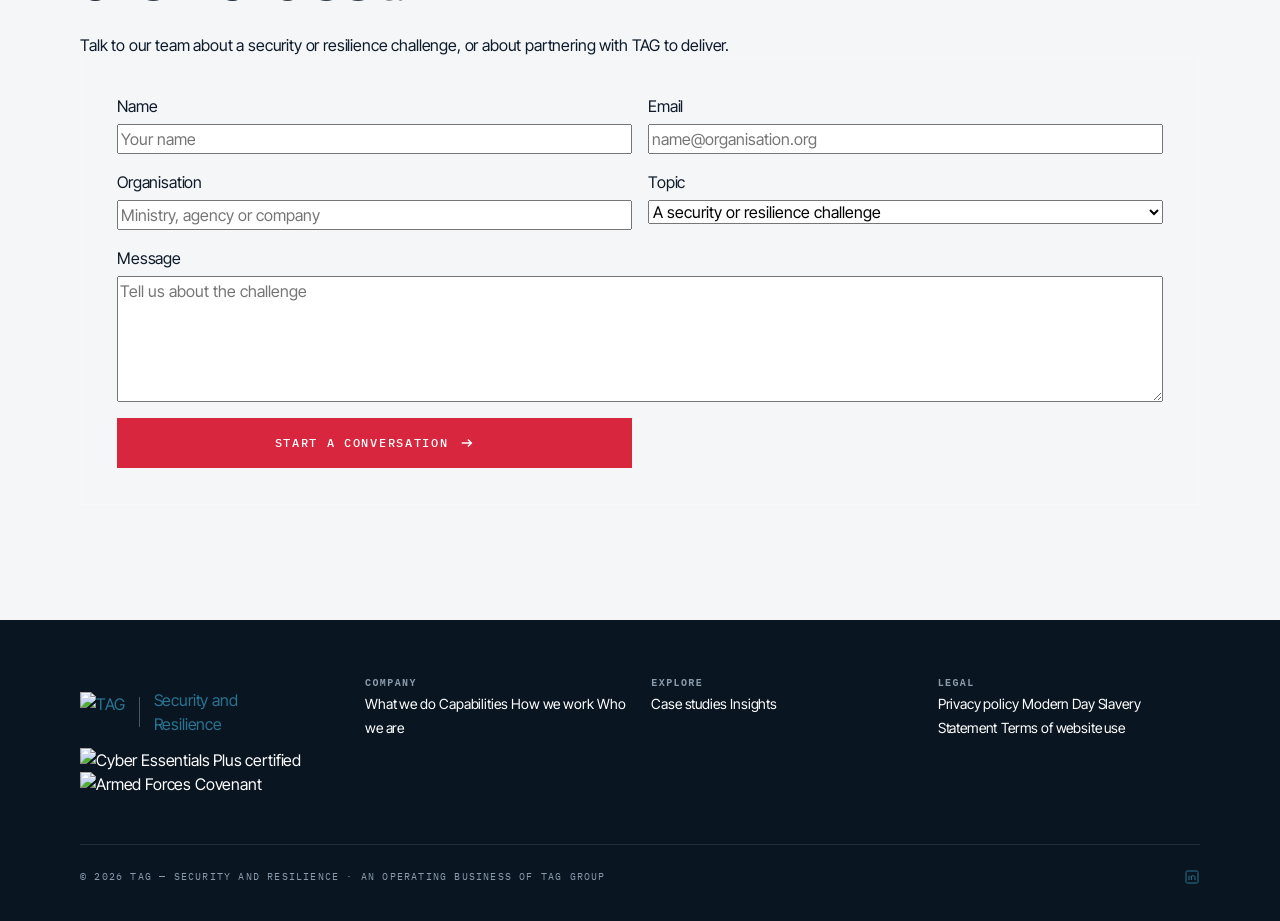
==== commit 2908c430: "Add files via upload" ====
--- a/index.html
+++ b/index.html
@@ -3,9 +3,9 @@
 <head>
   <meta charset="utf-8">
   <meta name="viewport" content="width=device-width, initial-scale=1">
-  <title>TAG S&amp;R — Security &amp; Resilience</title>
-  <meta name="description" content="TAG S&amp;R designs, builds and sustains national and community security resilience — in the environments where it is hardest to get right.">
-
+  <title>TAG — Security and Resilience</title>
+  <meta name="description" content="TAG designs, integrates and delivers security and resilience capability — where it is hardest to operate.">
+  <link rel="icon" href="assets/logos/tag-logo.svg" type="image/svg+xml">
   <link rel="preconnect" href="https://fonts.googleapis.com">
   <link rel="preconnect" href="https://fonts.gstatic.com" crossorigin>
   <link href="https://fonts.googleapis.com/css2?family=Inter+Tight:wght@300;400;500;600&amp;family=IBM+Plex+Mono:wght@400;500&amp;display=swap" rel="stylesheet">
@@ -13,450 +13,485 @@
 </head>
 <body>
 
-  <!-- ================= HEADER ================= -->
   <header class="site-header">
     <div class="container site-header__inner">
-      <a class="brand" href="#top" aria-label="TAG Security &amp; Resilience — home">
-        <img class="brand__logo" src="images/tag-logo.svg" alt="TAG" width="90" height="40">
+      <a class="brand" href="#top" aria-label="TAG Security and Resilience — home">
+        <img class="brand__logo" src="assets/logos/tag-logo.svg" alt="TAG">
         <span class="brand__divider" aria-hidden="true"></span>
-        <span class="brand__label">Security &amp;<br>Resilience</span>
+        <span class="brand__name">Security and<br>Resilience</span>
       </a>
-
-      <nav class="main-nav" aria-label="Main">
-        <a class="main-nav__link" href="#approach">What we do</a>
-        <a class="main-nav__link" href="#capabilities">Capabilities</a>
-        <a class="main-nav__link" href="#record">Track record</a>
-        <a class="main-nav__link" href="#about">About</a>
-      </nav>
-
-      <a class="btn btn--primary btn--sm" href="#contact">Work with us</a>
+      <div class="site-header__actions">
+        <nav class="site-nav" aria-label="Main">
+          <a class="site-nav__link" href="#capabilities">Capabilities</a>
+          <a class="site-nav__link" href="#group">About us</a>
+          <a class="site-nav__link" href="case-studies.html">Case studies</a>
+          <a class="site-nav__link" href="insights.html">Insights</a>
+        </nav>
+        <a class="btn btn--primary btn--small" href="#contact">Work with us <svg width="12" height="12" viewBox="0 0 16 16" fill="none" aria-hidden="true"><path d="M2 8h11M9 4l4 4-4 4" stroke="currentColor" stroke-width="1.6"/></svg></a>
+      </div>
     </div>
   </header>
 
   <main>
-
-    <!-- ================= HERO ================= -->
-    <section class="hero" id="top">
-      <img class="hero__image" src="images/port-sensor.jpg" alt="Remote sensor mast on a rooftop overlooking a container port at dusk">
+    <!-- Hero -->
+    <section id="top" class="hero">
+      <div class="hero__globe" aria-hidden="true"><canvas data-globe></canvas></div>
       <div class="hero__fade" aria-hidden="true"></div>
-
+      <div class="hero__fade hero__fade--bottom" aria-hidden="true"></div>
       <div class="container hero__content">
-        <div class="hero__body">
-          <p class="eyebrow eyebrow--on-navy">Security &amp; resilience · Capacity building</p>
-          <h1 class="hero__title">We build the security capability governments and communities can rely on.</h1>
-          <p class="hero__lead">TAG S&amp;R designs, builds and sustains national and community security resilience — in the environments where it is hardest to get right.</p>
+        <div class="hero__text">
+          <p class="eyebrow eyebrow--on-navy">Security and resilience</p>
+          <h1 class="hero__title">We design, integrate and deliver security and resilience capability — <span class="hero__title-accent">where it is hardest to operate.</span></h1>
+          <p class="hero__lead">TAG designs and delivers bespoke programmes that strengthen security and resilience — building, and helping operate, the capabilities, institutions and systems that governments, institutions and critical-infrastructure operators depend on to meet complex threats.</p>
+          <p class="hero__statement">Modern security threats are systemic — we connect strategy, institutions, people, technology and operational delivery to meet these challenges.</p>
           <div class="hero__actions">
-            <a class="btn btn--primary" href="#approach">
-              See what we do
-              <svg viewBox="0 0 16 16" fill="none" aria-hidden="true"><path d="M2 8h11M9 4l4 4-4 4" stroke="currentColor" stroke-width="1.6"/></svg>
-            </a>
-            <a class="btn btn--ghost-light" href="#record">Our track record</a>
-          </div>
-        </div>
-      </div>
-
-      <div class="hero__strip">
-        <div class="container hero__strip-inner">
-          <p class="hero__strip-text">The security &amp; resilience operating company of the TAG International Group — working where the systems are hardest.</p>
-          <ul class="hero__stats">
-            <li class="hero__stat"><span class="hero__stat-value">45</span><span class="hero__stat-label">Countries</span></li>
-            <li class="hero__stat"><span class="hero__stat-value">1,500</span><span class="hero__stat-label">Personnel deployed</span></li>
-            <li class="hero__stat"><span class="hero__stat-value">30</span><span class="hero__stat-label">Languages</span></li>
-            <li class="hero__stat"><span class="hero__stat-value">17</span><span class="hero__stat-label">Nationalities</span></li>
-          </ul>
-        </div>
-      </div>
-    </section>
-
-    <!-- ================= WHAT WE DO ================= -->
-    <section class="section section--light" id="approach">
-      <div class="container">
+            <a class="btn btn--primary" href="#approach">See what we do <svg width="14" height="14" viewBox="0 0 16 16" fill="none" aria-hidden="true"><path d="M2 8h11M9 4l4 4-4 4" stroke="currentColor" stroke-width="1.6"/></svg></a>
+            <a class="btn btn--ghost" href="#record">Our track record</a>
+          </div>
+        </div>
+      </div>
+      <div class="hero-stats">
+        <div class="container hero-stats__inner">
+          <p class="hero-stats__note">A security and resilience business of TAG Group — working where the systems are hardest.</p>
+          <dl class="hero-stats__list">
+            <div class="hero-stat"><dt>Countries</dt><dd>45</dd></div>
+            <div class="hero-stat"><dt>Personnel deployed</dt><dd>1,500</dd></div>
+            <div class="hero-stat"><dt>Languages</dt><dd>30</dd></div>
+          </dl>
+        </div>
+      </div>
+    </section>
+
+    <!-- What we do -->
+    <section id="approach" class="section section--paper">
+      <div class="container stack stack--section">
         <div class="section-head">
           <div class="section-head__main">
             <p class="eyebrow">What we do</p>
-            <h2 class="section-title">Security resilience, built to last.</h2>
-          </div>
-          <p class="section-intro">We assess the threat, build the capability, <em>train the people who own it</em>, and stay until it holds.</p>
-        </div>
-
+            <h2 class="section-title">Building the components of a capability — moving from concept to operation.</h2>
+          </div>
+          <p class="section-head__intro">Real capability is more than a single intervention. We integrate people, policy, process, information systems and <span class="accent">interoperability</span>, so the components work as one and capability performs when needed.</p>
+        </div>
         <div class="tabs" data-tabs>
-          <div class="tabs__list" role="tablist" aria-label="Our approach">
-            <button class="tabs__tab" type="button" role="tab" id="tab-assess" aria-controls="panel-assess" aria-selected="true"><span class="tabs__num">01</span>Assess</button>
-            <button class="tabs__tab" type="button" role="tab" id="tab-build" aria-controls="panel-build" aria-selected="false" tabindex="-1"><span class="tabs__num">02</span>Build</button>
-            <button class="tabs__tab" type="button" role="tab" id="tab-train" aria-controls="panel-train" aria-selected="false" tabindex="-1"><span class="tabs__num">03</span>Train</button>
-            <button class="tabs__tab" type="button" role="tab" id="tab-sustain" aria-controls="panel-sustain" aria-selected="false" tabindex="-1"><span class="tabs__num">04</span>Sustain</button>
-          </div>
-
-          <div class="tabs__panel" role="tabpanel" id="panel-assess" aria-labelledby="tab-assess">
-            <div class="tabs__content">
-              <div class="tabs__step">01<span class="tabs__step-line"></span>Assess</div>
-              <h3 class="tabs__title">Read the threat</h3>
-              <p class="tabs__text">Diagnose the threat and the real capability gap, with people who have operated in it.</p>
-            </div>
-            <img class="tabs__image" src="images/forensics.jpg" alt="Forensic investigator in protective suit collecting evidence" loading="lazy">
-          </div>
-
-          <div class="tabs__panel" role="tabpanel" id="panel-build" aria-labelledby="tab-build" hidden>
-            <div class="tabs__content">
-              <div class="tabs__step">02<span class="tabs__step-line"></span>Build</div>
-              <h3 class="tabs__title">Stand up capability</h3>
-              <p class="tabs__text">Design and build the institutions, systems and teams that close the gap.</p>
-            </div>
-            <img class="tabs__image" src="images/control-room.jpg" alt="Operator monitoring a wall of screens in a command centre" loading="lazy">
-          </div>
-
-          <div class="tabs__panel" role="tabpanel" id="panel-train" aria-labelledby="tab-train" hidden>
-            <div class="tabs__content">
-              <div class="tabs__step">03<span class="tabs__step-line"></span>Train</div>
-              <h3 class="tabs__title">Transfer ownership</h3>
-              <p class="tabs__text">Mentor and accredit local ownership so capability outlasts our presence.</p>
-            </div>
-            <img class="tabs__image" src="images/tactical-medics.jpg" alt="Tactical team practising casualty care during a training exercise" loading="lazy">
-          </div>
-
-          <div class="tabs__panel" role="tabpanel" id="panel-sustain" aria-labelledby="tab-sustain" hidden>
-            <div class="tabs__content">
-              <div class="tabs__step">04<span class="tabs__step-line"></span>Sustain</div>
-              <h3 class="tabs__title">Make it hold</h3>
-              <p class="tabs__text">Stay through the hard part — continuity, recovery and measurable resilience.</p>
-            </div>
-            <img class="tabs__image" src="images/officials-meeting.jpg" alt="Working session with senior government security officials" loading="lazy" style="object-position: 35% 50%">
-          </div>
-        </div>
-      </div>
-    </section>
-
-    <!-- ================= CAPABILITIES ================= -->
-    <section class="section section--ink" id="capabilities">
-      <div class="container">
+          <div class="tabs__list" role="tablist" aria-label="Components of capability">
+            <button class="tabs__tab" type="button" role="tab" id="tab-people" aria-controls="panel-people" aria-selected="true"><span class="tabs__number">01</span>People &amp; training</button>
+            <button class="tabs__tab" type="button" role="tab" id="tab-policy" aria-controls="panel-policy" aria-selected="false" tabindex="-1"><span class="tabs__number">02</span>Policy &amp; process</button>
+            <button class="tabs__tab" type="button" role="tab" id="tab-systems" aria-controls="panel-systems" aria-selected="false" tabindex="-1"><span class="tabs__number">03</span>Information systems</button>
+            <button class="tabs__tab" type="button" role="tab" id="tab-interoperability" aria-controls="panel-interoperability" aria-selected="false" tabindex="-1"><span class="tabs__number">04</span>Interoperability</button>
+          </div>
+          <div class="tab-panel" role="tabpanel" id="panel-people" aria-labelledby="tab-people">
+            <div class="tab-panel__text">
+              <p class="tab-panel__kicker">01<span class="tab-panel__rule" aria-hidden="true"></span>People</p>
+              <h3 class="tab-panel__title">People &amp; training</h3>
+              <p class="tab-panel__desc">The right people, expertly trained.</p>
+            </div>
+            <img class="tab-panel__image" src="assets/images/what-we-do/people-and-training.jpg" alt="Instructor coaching a team through a room-entry drill at a training facility" style="object-position: 55% 40%" loading="lazy">
+          </div>
+          <div class="tab-panel" role="tabpanel" id="panel-policy" aria-labelledby="tab-policy" hidden>
+            <div class="tab-panel__text">
+              <p class="tab-panel__kicker">02<span class="tab-panel__rule" aria-hidden="true"></span>Policy</p>
+              <h3 class="tab-panel__title">Policy &amp; process</h3>
+              <p class="tab-panel__desc">Strategy and policy set direction; process delivers on the ground.</p>
+            </div>
+            <img class="tab-panel__image" src="assets/images/what-we-do/policy-and-process.jpg" alt="Military and civilian officials in a joint working session" style="object-position: 50% 50%" loading="lazy">
+          </div>
+          <div class="tab-panel" role="tabpanel" id="panel-systems" aria-labelledby="tab-systems" hidden>
+            <div class="tab-panel__text">
+              <p class="tab-panel__kicker">03<span class="tab-panel__rule" aria-hidden="true"></span>Systems</p>
+              <h3 class="tab-panel__title">Information systems</h3>
+              <p class="tab-panel__desc">Secure, efficient and trusted.</p>
+            </div>
+            <img class="tab-panel__image" src="assets/images/what-we-do/information-systems.jpg" alt="Operators working in a joint operations centre with a video wall" style="object-position: 60% 50%" loading="lazy">
+          </div>
+          <div class="tab-panel" role="tabpanel" id="panel-interoperability" aria-labelledby="tab-interoperability" hidden>
+            <div class="tab-panel__text">
+              <p class="tab-panel__kicker">04<span class="tab-panel__rule" aria-hidden="true"></span>Integration</p>
+              <h3 class="tab-panel__title">Interoperability</h3>
+              <p class="tab-panel__desc">Systems and people working together as one.</p>
+            </div>
+            <img class="tab-panel__image" src="assets/images/what-we-do/interoperability.jpg" alt="Rooftop sensor equipment overlooking a container port at dusk" style="object-position: 50% 55%" loading="lazy">
+          </div>
+        </div>
+      </div>
+    </section>
+
+    <!-- Capabilities -->
+    <section id="capabilities" class="section section--ink">
+      <div class="container stack stack--section">
         <div class="section-head">
           <div class="section-head__main">
-            <p class="eyebrow eyebrow--on-ink">Across the whole threat landscape</p>
-            <h2 class="section-title section-title--md">One integrated capability, nine connected domains.</h2>
-          </div>
-          <p class="section-intro section-intro--wide">Modern threats don't respect thematic boundaries — organised crime funds terror, hybrid actors weaponise information, cyber reaches into every domain. We build across all of it, as one connected system.</p>
-        </div>
-
-        <div class="domains">
-          <article class="domain">
-            <div class="domain__top">
-              <span class="code-tag">SOC</span>
-              <svg class="domain__icon" viewBox="0 0 24 24" fill="none" stroke="currentColor" stroke-width="1.3" aria-hidden="true"><circle cx="5" cy="6" r="2.5"/><circle cx="19" cy="6" r="2.5"/><circle cx="12" cy="18" r="2.5"/><path d="M7.5 6h9M6.3 8.2l4.4 7.6M17.7 8.2l-4.4 7.6"/></svg>
-            </div>
-            <h3 class="domain__title">Serious &amp; organised crime</h3>
-            <p class="domain__text">Disrupt illicit economies, trafficking and the networks that finance instability.</p>
-          </article>
-
-          <article class="domain">
-            <div class="domain__top">
-              <span class="code-tag">CT · Pursuit</span>
-              <svg class="domain__icon" viewBox="0 0 24 24" fill="none" stroke="currentColor" stroke-width="1.3" aria-hidden="true"><circle cx="12" cy="12" r="8"/><circle cx="12" cy="12" r="3"/><path d="M12 1v5M12 18v5M1 12h5M18 12h5"/></svg>
-            </div>
-            <h3 class="domain__title">Counter-terrorism</h3>
-            <p class="domain__text">Investigative, pursuit and prevention capability built to national standards and oversight.</p>
-          </article>
-
-          <article class="domain">
-            <div class="domain__top">
-              <span class="code-tag">Intelligence</span>
-              <svg class="domain__icon" viewBox="0 0 24 24" fill="none" stroke="currentColor" stroke-width="1.3" aria-hidden="true"><path d="M1.5 12S5.5 5 12 5s10.5 7 10.5 7-4 7-10.5 7S1.5 12 1.5 12z"/><circle cx="12" cy="12" r="3.2"/></svg>
-            </div>
-            <h3 class="domain__title">Intelligence</h3>
-            <p class="domain__text">Assessment, fusion and tradecraft that turn information into lawful, actionable advantage.</p>
-          </article>
-
-          <article class="domain">
-            <div class="domain__top">
-              <span class="code-tag code-tag--teal">Policing</span>
-              <svg class="domain__icon" viewBox="0 0 24 24" fill="none" stroke="currentColor" stroke-width="1.3" aria-hidden="true"><path d="M12 2v20M5 6h14M5 6l-3 7h6l-3-7zM19 6l-3 7h6l-3-7zM8 22h8"/></svg>
-            </div>
-            <h3 class="domain__title">Policing &amp; justice</h3>
-            <p class="domain__text">Accountable enforcement and justice institutions that communities can trust.</p>
-          </article>
-
-          <article class="domain">
-            <div class="domain__top">
-              <span class="code-tag code-tag--teal">Defence</span>
-              <svg class="domain__icon" viewBox="0 0 24 24" fill="none" stroke="currentColor" stroke-width="1.3" aria-hidden="true"><path d="M12 2l8 3.5v6c0 5-3.4 8.6-8 10.5-4.6-1.9-8-5.5-8-10.5v-6L12 2z"/><path d="M8 10l4 3 4-3M8 14l4 3 4-3"/></svg>
-            </div>
-            <h3 class="domain__title">Security &amp; defence</h3>
-            <p class="domain__text">Readiness, force development and interoperability aligned to allied capability targets.</p>
-          </article>
-
-          <article class="domain">
-            <div class="domain__top">
-              <span class="code-tag code-tag--teal">Cyber · InfoOps</span>
-              <svg class="domain__icon" viewBox="0 0 24 24" fill="none" stroke="currentColor" stroke-width="1.3" aria-hidden="true"><rect x="4" y="10" width="16" height="12"/><path d="M8 10V7a4 4 0 0 1 8 0v3M12 14v4"/></svg>
-            </div>
-            <h3 class="domain__title">Cyber &amp; information operations</h3>
-            <p class="domain__text">Secure-by-design resilience across networks, OT and the information environment.</p>
-          </article>
-
-          <article class="domain">
-            <div class="domain__top">
-              <span class="code-tag code-tag--outline">FIMI</span>
-              <svg class="domain__icon" viewBox="0 0 24 24" fill="none" stroke="currentColor" stroke-width="1.3" aria-hidden="true"><path d="M3 4h18v12H10l-5 4v-4H3V4z"/><path d="M8 13l8-6"/></svg>
-            </div>
-            <h3 class="domain__title">Counter-FIMI</h3>
-            <p class="domain__text">Detect and counter foreign information manipulation and interference against open societies.</p>
-          </article>
-
-          <article class="domain">
-            <div class="domain__top">
-              <span class="code-tag code-tag--outline">State threats</span>
-              <svg class="domain__icon" viewBox="0 0 24 24" fill="none" stroke="currentColor" stroke-width="1.3" aria-hidden="true"><path d="M2 12h4l3-7 6 14 3-7h4"/></svg>
-            </div>
-            <h3 class="domain__title">State threats &amp; hybrid</h3>
-            <p class="domain__text">Counter sabotage, coercion and grey-zone activity across the whole of society.</p>
-          </article>
-
-          <article class="domain">
-            <div class="domain__top">
-              <span class="code-tag code-tag--outline">CVE</span>
-              <svg class="domain__icon" viewBox="0 0 24 24" fill="none" stroke="currentColor" stroke-width="1.3" aria-hidden="true"><circle cx="8" cy="8" r="3"/><circle cx="16.5" cy="9" r="2.5"/><path d="M2.5 20c0-3.3 2.5-6 5.5-6s5.5 2.7 5.5 6M14 14.4c.8-.3 1.6-.4 2.5-.4 2.8 0 5 2.4 5 5.5"/></svg>
-            </div>
-            <h3 class="domain__title">CVE &amp; community resilience</h3>
-            <p class="domain__text">Prevention and reintegration that strengthen social cohesion at the source.</p>
-          </article>
-        </div>
-      </div>
-    </section>
-
-    <!-- ================= TRACK RECORD ================= -->
-    <section class="section section--light record" id="record">
-      <div class="container">
+            <p class="eyebrow eyebrow--on-dark">Across the whole threat landscape</p>
+            <h2 class="section-title">The whole of capability — integrated as one.</h2>
+          </div>
+          <p class="section-head__intro">Threats are systemic and cross every domain — for governments and the operators of critical infrastructure alike. We build the whole of capability across the full landscape, and integrate it into a single, coherent operational response.</p>
+        </div>
+        <div class="capability-grid">
+          <article class="capability-card">
+            <div class="capability-card__head">
+              <span class="capability-card__tag">SOC</span>
+              <svg class="capability-card__icon" width="26" height="26" viewBox="0 0 24 24" fill="none" stroke-width="1.3" aria-hidden="true"><circle cx="5" cy="6" r="2.5"/><circle cx="19" cy="6" r="2.5"/><circle cx="12" cy="18" r="2.5"/><path d="M7.5 6h9M6.3 8.2l4.4 7.6M17.7 8.2l-4.4 7.6"/></svg>
+            </div>
+            <h3 class="capability-card__title">Serious &amp; organised crime</h3>
+            <p class="capability-card__desc">Disrupt illicit economies, trafficking, organised immigration crime and the networks that finance instability.</p>
+          </article>
+          <article class="capability-card">
+            <div class="capability-card__head">
+              <span class="capability-card__tag">CT · Pursuit</span>
+              <svg class="capability-card__icon" width="26" height="26" viewBox="0 0 24 24" fill="none" stroke-width="1.3" aria-hidden="true"><circle cx="12" cy="12" r="8"/><circle cx="12" cy="12" r="3"/><path d="M12 1v5M12 18v5M1 12h5M18 12h5"/></svg>
+            </div>
+            <h3 class="capability-card__title">Counter-terrorism &amp; pursuit</h3>
+            <p class="capability-card__desc">Investigative, pursuit and prevention capability, built to national standards and oversight.</p>
+          </article>
+          <article class="capability-card">
+            <div class="capability-card__head">
+              <span class="capability-card__tag">Intelligence</span>
+              <svg class="capability-card__icon" width="26" height="26" viewBox="0 0 24 24" fill="none" stroke-width="1.3" aria-hidden="true"><path d="M1.5 12S5.5 5 12 5s10.5 7 10.5 7-4 7-10.5 7S1.5 12 1.5 12z"/><circle cx="12" cy="12" r="3.2"/></svg>
+            </div>
+            <h3 class="capability-card__title">Intelligence</h3>
+            <p class="capability-card__desc">Assessment, fusion and tradecraft that turn information into lawful, actionable advantage.</p>
+          </article>
+          <article class="capability-card">
+            <div class="capability-card__head">
+              <span class="capability-card__tag">Defence</span>
+              <svg class="capability-card__icon" width="26" height="26" viewBox="0 0 24 24" fill="none" stroke-width="1.3" aria-hidden="true"><path d="M12 2l8 3.5v6c0 5-3.4 8.6-8 10.5-4.6-1.9-8-5.5-8-10.5v-6L12 2z"/><path d="M8 10l4 3 4-3M8 14l4 3 4-3"/></svg>
+            </div>
+            <h3 class="capability-card__title">Security &amp; defence</h3>
+            <p class="capability-card__desc">New capability development, CUAS, SAT, doctrine, officer and soldier development, Special Forces training.</p>
+          </article>
+          <article class="capability-card">
+            <div class="capability-card__head">
+              <span class="capability-card__tag">Cyber</span>
+              <svg class="capability-card__icon" width="26" height="26" viewBox="0 0 24 24" fill="none" stroke-width="1.3" aria-hidden="true"><rect x="4" y="10" width="16" height="12"/><path d="M8 10V7a4 4 0 0 1 8 0v3M12 14v4"/></svg>
+            </div>
+            <h3 class="capability-card__title">Cyber &amp; information security</h3>
+            <p class="capability-card__desc">Secure-by-design resilience across networks, OT and the information environment.</p>
+          </article>
+          <article class="capability-card">
+            <div class="capability-card__head">
+              <span class="capability-card__tag">FIMI · State</span>
+              <svg class="capability-card__icon" width="26" height="26" viewBox="0 0 24 24" fill="none" stroke-width="1.3" aria-hidden="true"><path d="M3 4h18v12H10l-5 4v-4H3V4z"/><path d="M8 13l8-6"/></svg>
+            </div>
+            <h3 class="capability-card__title">Counter-FIMI, state &amp; hybrid threats</h3>
+            <p class="capability-card__desc">Detect and counter foreign information manipulation and interference against open societies.</p>
+          </article>
+          <article class="capability-card">
+            <div class="capability-card__head">
+              <span class="capability-card__tag">CNI · C-UAS</span>
+              <svg class="capability-card__icon" width="26" height="26" viewBox="0 0 24 24" fill="none" stroke-width="1.3" aria-hidden="true"><path d="M12 2L6 22M12 2l6 20M8.2 14h7.6M9.8 8h4.4M3 22h18M7 18l10-4M17 18L7 14"/></svg>
+            </div>
+            <h3 class="capability-card__title">Critical infrastructure &amp; asset protection</h3>
+            <p class="capability-card__desc">Securing sites, assets and essential services for operators and owners — from counter-drone (C-UAS) to resilience planning across energy, ports, utilities and industry.</p>
+          </article>
+          <article class="capability-card">
+            <div class="capability-card__head">
+              <span class="capability-card__tag">Supply chains</span>
+              <svg class="capability-card__icon" width="26" height="26" viewBox="0 0 24 24" fill="none" stroke-width="1.3" aria-hidden="true"><path d="M12 2.5l7 4v8l-7 4-7-4v-8z"/><path d="M5 6.5l7 4 7-4M12 10.5v8"/><path d="M1.5 22h5M9.5 22h5M17.5 22h5"/></svg>
+            </div>
+            <h3 class="capability-card__title">National supply chains &amp; critical minerals</h3>
+            <p class="capability-card__desc">Secure the strategic supply chains and critical minerals that economies and defence depend on — mapping dependencies, reducing chokepoints and countering disruption and coercion.</p>
+          </article>
+        </div>
+      </div>
+    </section>
+
+    <!-- How we work -->
+    <section id="how" class="section section--paper">
+      <div class="container stack" style="gap: 32px">
+        <p class="eyebrow">How we work</p>
+        <h2 class="visually-hidden">Threat-literate. Locally owned. Built to last.</h2>
+        <div class="principles">
+          <article class="principle">
+            <p class="principle__count">01 / 03</p>
+            <h3 class="principle__title">Threat-literate.</h3>
+            <div class="principle__art">
+              <svg viewBox="0 0 300 190" fill="none" aria-hidden="true">
+                <g stroke="#C9D3DC" stroke-width="1"><circle cx="150" cy="95" r="25"/><circle cx="150" cy="95" r="50"/><circle cx="150" cy="95" r="75"/><path d="M75 95H225M150 20V170"/></g>
+                <g class="radar-sweep"><path d="M150 95 L150 20 A75 75 0 0 0 101.8 37.5 Z" fill="#4D98B5" fill-opacity="0.18"/><line x1="150" y1="95" x2="150" y2="20" stroke="#2A7491" stroke-width="1.5"/></g>
+                <circle cx="150" cy="95" r="3" fill="#1B3A57"/>
+                <circle class="radar-blip" cx="160.3" cy="66.8" r="4" fill="#1B3A57" style="animation-delay: -3.78s"/>
+                <circle class="radar-blip" cx="197.6" cy="67.5" r="4" fill="#1B3A57" style="animation-delay: -3.33s"/>
+                <circle cx="215" cy="106.5" r="9" stroke="#D7263D" stroke-width="1"/>
+                <circle class="radar-blip" cx="215" cy="106.5" r="4.5" fill="#D7263D" style="animation-delay: -2.89s"/>
+                <circle class="radar-blip" cx="170" cy="129.6" r="4" fill="#1B3A57" style="animation-delay: -2.33s"/>
+                <circle class="radar-blip" cx="102.5" cy="134.9" r="4" fill="#1B3A57" style="animation-delay: -1.44s"/>
+                <circle class="radar-blip" cx="108.4" cy="71" r="4" fill="#1B3A57" style="animation-delay: -0.67s"/>
+                <g font-family="IBM Plex Mono, monospace" font-size="8" letter-spacing="1" fill="#1B3A57">
+                  <text x="167" y="62">SOC</text><text x="205" y="64">CYBER</text><text x="178" y="137">INTEL</text><text x="110" y="148">CT</text><text x="100" y="66" text-anchor="end">CNI</text>
+                </g>
+              </svg>
+            </div>
+            <p class="principle__desc">We work in the language of the threat — CNI, cyber, CT, intelligence and organised crime — and deliver against it.</p>
+          </article>
+          <article class="principle">
+            <p class="principle__count">02 / 03</p>
+            <h3 class="principle__title">Locally owned.</h3>
+            <div class="principle__art">
+              <svg viewBox="0 0 300 190" fill="none" aria-hidden="true">
+                <g stroke="#9FB3C2" stroke-width="1">
+                  <line class="network-edge network-edge--inner" x1="150" y1="95" x2="150" y2="50"/><line class="network-edge network-edge--inner" x1="150" y1="95" x2="195" y2="95"/><line class="network-edge network-edge--inner" x1="150" y1="95" x2="150" y2="140"/><line class="network-edge network-edge--inner" x1="150" y1="95" x2="105" y2="95"/>
+                </g>
+                <g stroke="#4D98B5" stroke-width="1">
+                  <line class="network-edge network-edge--outer" x1="150" y1="50" x2="95" y2="40"/><line class="network-edge network-edge--outer" x1="150" y1="50" x2="205" y2="40"/><line class="network-edge network-edge--outer" x1="195" y1="95" x2="240" y2="95"/><line class="network-edge network-edge--outer" x1="150" y1="140" x2="205" y2="150"/><line class="network-edge network-edge--outer" x1="150" y1="140" x2="95" y2="150"/><line class="network-edge network-edge--outer" x1="105" y1="95" x2="60" y2="95"/>
+                  <line class="network-edge network-edge--outer" x1="205" y1="40" x2="240" y2="95"/><line class="network-edge network-edge--outer" x1="240" y1="95" x2="205" y2="150"/><line class="network-edge network-edge--outer" x1="95" y1="150" x2="60" y2="95"/><line class="network-edge network-edge--outer" x1="60" y1="95" x2="95" y2="40"/>
+                </g>
+                <g fill="#1B3A57"><circle class="network-node network-node--inner" cx="150" cy="50" r="9"/><circle class="network-node network-node--inner" cx="195" cy="95" r="9"/><circle class="network-node network-node--inner" cx="150" cy="140" r="9"/><circle class="network-node network-node--inner" cx="105" cy="95" r="9"/></g>
+                <g fill="#2A7491"><circle class="network-node network-node--outer" cx="95" cy="40" r="7"/><circle class="network-node network-node--outer" cx="205" cy="40" r="7"/><circle class="network-node network-node--outer" cx="240" cy="95" r="7"/><circle class="network-node network-node--outer" cx="205" cy="150" r="7"/><circle class="network-node network-node--outer" cx="95" cy="150" r="7"/><circle class="network-node network-node--outer" cx="60" cy="95" r="7"/></g>
+                <g class="network-seed"><circle cx="150" cy="95" r="13" fill="#FFFFFF" stroke="#9FB3C2"/><text x="150" y="98" text-anchor="middle" font-family="IBM Plex Mono, monospace" font-size="8" letter-spacing="1" fill="#1B3A57">TAG</text></g>
+                <circle cx="104" cy="177" r="4" fill="#FFFFFF" stroke="#9FB3C2"/><circle cx="164" cy="177" r="4" fill="#1B3A57"/>
+                <g font-family="IBM Plex Mono, monospace" font-size="8" letter-spacing="1" fill="#4B5B6B"><text x="113" y="180">TAG</text><text x="173" y="180">LOCAL</text></g>
+              </svg>
+            </div>
+            <p class="principle__desc">We build with local ownership, so the capability stays and holds after we leave.</p>
+          </article>
+          <article class="principle">
+            <p class="principle__count">03 / 03</p>
+            <h3 class="principle__title">Built to last.</h3>
+            <div class="principle__art">
+              <svg viewBox="0 0 300 190" fill="none" aria-hidden="true">
+                <line x1="20" y1="160" x2="282" y2="160" stroke="#C9D3DC" stroke-width="1"/>
+                <line x1="20" y1="104" x2="282" y2="104" stroke="#9FB3C2" stroke-width="1" stroke-dasharray="3 4"/>
+                <text x="282" y="118" text-anchor="end" font-family="IBM Plex Mono, monospace" font-size="8" letter-spacing="1" fill="#4B5B6B">THRESHOLD</text>
+                <g class="pressure-marker">
+                  <line x1="150" y1="34" x2="150" y2="160" stroke="#D7263D" stroke-width="1" stroke-dasharray="2 3"/>
+                  <line x1="222" y1="34" x2="222" y2="160" stroke="#D7263D" stroke-width="1" stroke-dasharray="2 3"/>
+                  <path d="M146 26h8l-4 7z M218 26h8l-4 7z" fill="#D7263D"/>
+                  <text x="160" y="32" font-family="IBM Plex Mono, monospace" font-size="8" letter-spacing="1" fill="#C21F35">PRESSURE</text>
+                </g>
+                <path class="curve-line" d="M20 152 C 58 150, 82 92, 112 80 L 142 74 L 151 94 L 162 72 L 212 68 L 223 88 L 234 66 L 282 62" stroke="#2A7491" stroke-width="2" stroke-linejoin="round"/>
+                <circle class="curve-end" cx="282" cy="62" r="4" fill="#2A7491"/>
+                <g font-family="IBM Plex Mono, monospace" font-size="8" letter-spacing="1" fill="#4B5B6B"><text x="22" y="178">STAND UP</text><text x="112" y="178">TRANSFER</text><text x="282" y="178" text-anchor="end">SUSTAIN</text></g>
+              </svg>
+            </div>
+            <p class="principle__desc">We stand up capability, transfer it, and sustain it until it holds under real pressure.</p>
+          </article>
+        </div>
+      </div>
+    </section>
+
+    <!-- Track record -->
+    <section id="record" class="section section--navy">
+      <div class="container stack stack--section">
         <div class="section-head">
           <div class="section-head__main">
-            <p class="eyebrow">Track record</p>
+            <p class="eyebrow eyebrow--on-navy">Track record</p>
             <h2 class="section-title">Proven where it is hardest to operate.</h2>
           </div>
-          <p class="section-intro">Credibility isn't claimed, it's evidenced — by where we have worked, who trusts us to deliver, and the standards we hold ourselves to.</p>
-        </div>
-
-        <ul class="stats">
-          <li class="stat"><span class="stat__value">1,500</span><span class="stat__label">Personnel deployed</span></li>
-          <li class="stat"><span class="stat__value">45</span><span class="stat__label">Countries worldwide</span></li>
-          <li class="stat"><span class="stat__value">30</span><span class="stat__label">Languages spoken</span></li>
-          <li class="stat"><span class="stat__value">17</span><span class="stat__label">Nationalities on team</span></li>
-        </ul>
-
-        <div class="carousel" data-carousel aria-roledescription="carousel" aria-label="Representative engagements">
-          <div class="carousel__track" data-carousel-track>
-
-            <article class="case-card" aria-roledescription="slide" aria-label="1 of 3">
+          <p class="section-head__intro">Our credibility is in our track record — where we have worked, who trusts us to deliver, and the standards we hold ourselves to.</p>
+        </div>
+        <dl class="stat-grid">
+          <div class="stat"><dt class="stat__label">Personnel deployed</dt><dd class="stat__value">1,500</dd></div>
+          <div class="stat"><dt class="stat__label">Countries</dt><dd class="stat__value">45</dd></div>
+          <div class="stat"><dt class="stat__label">Languages</dt><dd class="stat__value">30</dd></div>
+          <div class="stat"><dt class="stat__label">Nationalities</dt><dd class="stat__value">17</dd></div>
+        </dl>
+        <div class="record-lists">
+          <div class="record-list">
+            <h3 class="record-list__title">Trusted by</h3>
+            <ul class="record-list__items">
+              <li class="record-list__item"><span class="record-list__icon"><svg width="20" height="20" viewBox="0 0 20 20" fill="none" stroke-width="1.3" aria-hidden="true"><path d="M2 17h16M3 8h14M10 3l7 5H3l7-5zM5 8v9M8.5 8v9M11.5 8v9M15 8v9"/></svg></span>Governments</li>
+              <li class="record-list__item"><span class="record-list__icon"><svg width="20" height="20" viewBox="0 0 20 20" fill="none" stroke-width="1.3" aria-hidden="true"><path d="M10 2l7 3v5c0 4-3 7-7 8-4-1-7-4-7-8V5l7-3z"/><path d="M7 10l2 2 4-4"/></svg></span>National institutions</li>
+              <li class="record-list__item"><span class="record-list__icon"><svg width="20" height="20" viewBox="0 0 20 20" fill="none" stroke-width="1.3" aria-hidden="true"><circle cx="10" cy="10" r="7.5"/><path d="M2.5 10h15M10 2.5c2.2 2.2 3 4.8 3 7.5s-.8 5.3-3 7.5c-2.2-2.2-3-4.8-3-7.5s.8-5.3 3-7.5z"/></svg></span>International organisations</li>
+              <li class="record-list__item"><span class="record-list__icon"><svg width="20" height="20" viewBox="0 0 20 20" fill="none" stroke-width="1.3" aria-hidden="true"><path d="M10 2L5 18M10 2l5 16M7 12h6M8.4 7h3.2M2.5 18h15"/></svg></span>Critical infrastructure operators</li>
+              <li class="record-list__item"><span class="record-list__icon"><svg width="20" height="20" viewBox="0 0 20 20" fill="none" stroke-width="1.3" aria-hidden="true"><rect x="2.5" y="6" width="15" height="11"/><path d="M7 6V3.5h6V6M2.5 10.5h15"/></svg></span>Strategic industry partners</li>
+            </ul>
+          </div>
+          <div class="record-list">
+            <h3 class="record-list__title">The standard we hold</h3>
+            <ul class="record-list__items">
+              <li class="record-list__item"><span class="record-list__icon record-list__number">01</span>Security-cleared teams</li>
+              <li class="record-list__item"><span class="record-list__icon record-list__number">02</span>Independent monitoring &amp; evaluation</li>
+              <li class="record-list__item"><span class="record-list__icon record-list__number">03</span>Safeguarding by design</li>
+              <li class="record-list__item"><span class="record-list__icon record-list__number">04</span>ISO and Cyber Essentials Plus</li>
+            </ul>
+          </div>
+        </div>
+      </div>
+    </section>
+
+    <!-- Case studies carousel -->
+    <section id="engagements" class="section section--paper case-carousel-section">
+      <div class="container stack" style="gap: 48px">
+        <div class="section-head">
+          <div class="section-head__main" style="flex: 0 1 auto">
+            <p class="eyebrow">Case studies</p>
+            <h2 class="section-title">Selected engagements.</h2>
+          </div>
+          <p class="section-head__intro mono-note" style="flex: 0 1 360px">Illustrative engagements — to be replaced with cleared case studies and hard outcomes</p>
+        </div>
+        <div class="case-carousel" data-carousel>
+          <div class="case-carousel__track" data-carousel-track>
+            <article class="case-card" aria-label="Engagement 1 of 3">
               <div class="case-card__media">
-                <img src="images/port-sensor.jpg" alt="Sensor equipment overlooking a busy port" loading="lazy" style="object-position: 30% 50%">
-                <span class="case-card__tag">Borders &amp; maritime</span>
+                <img src="assets/images/case-studies/integrated-border-command.jpg" alt="Security personnel checking documents at a desert border crossing" style="object-position: 50% 70%" loading="lazy">
+                <span class="chip case-card__tag">Serious &amp; organised crime</span>
               </div>
               <div class="case-card__body">
                 <h3 class="case-card__title">Integrated border command</h3>
-                <dl class="case-card__facts">
-                  <div><dt>Context</dt><dd>Porous frontier enabling trafficking and illicit finance.</dd></div>
-                  <div><dt>We built</dt><dd>Vetted units, fused data systems and a joint command function.</dd></div>
-                  <div><dt>Outcome</dt><dd class="case-card__outcome">Sustained, locally-run interdiction capability.</dd></div>
+                <dl class="case-facts">
+                  <div class="case-facts__item"><dt class="case-facts__label">Context</dt><dd class="case-facts__value">Porous frontier enabling trafficking and illicit finance.</dd></div>
+                  <div class="case-facts__item"><dt class="case-facts__label">What we built</dt><dd class="case-facts__value">Vetted units, fused data systems and a joint command function.</dd></div>
+                  <div class="case-facts__item"><dt class="case-facts__label case-facts__label--outcome">Outcome</dt><dd class="case-facts__value case-facts__value--outcome">Sustained, locally-run interdiction capability.</dd></div>
                 </dl>
-                <a class="case-card__more" href="#">Read full story</a>
               </div>
             </article>
-
-            <article class="case-card" aria-roledescription="slide" aria-label="2 of 3">
+            <article class="case-card" aria-label="Engagement 2 of 3">
               <div class="case-card__media">
-                <img src="images/control-room.jpg" alt="Analyst in a cyber operations centre" loading="lazy" style="object-position: 70% 50%">
-                <span class="case-card__tag">Cyber &amp; CNI</span>
+                <img src="assets/images/case-studies/national-cyber-resilience.jpg" alt="Analysts reviewing threat data together in a cyber operations centre" style="object-position: 50% 45%" loading="lazy">
+                <span class="chip case-card__tag">Cyber</span>
               </div>
               <div class="case-card__body">
                 <h3 class="case-card__title">National cyber resilience uplift</h3>
-                <dl class="case-card__facts">
-                  <div><dt>Context</dt><dd>Critical services exposed to hostile and criminal cyber activity.</dd></div>
-                  <div><dt>We built</dt><dd>Incident response capability and secure-by-design standards.</dd></div>
-                  <div><dt>Outcome</dt><dd class="case-card__outcome">Faster detection; institutionalised national response.</dd></div>
+                <dl class="case-facts">
+                  <div class="case-facts__item"><dt class="case-facts__label">Context</dt><dd class="case-facts__value">Critical services exposed to hostile and criminal cyber activity.</dd></div>
+                  <div class="case-facts__item"><dt class="case-facts__label">What we built</dt><dd class="case-facts__value">Incident response capability and secure-by-design standards.</dd></div>
+                  <div class="case-facts__item"><dt class="case-facts__label case-facts__label--outcome">Outcome</dt><dd class="case-facts__value case-facts__value--outcome">Faster detection; institutionalised national response.</dd></div>
                 </dl>
-                <a class="case-card__more" href="#">Read full story</a>
               </div>
             </article>
-
-            <article class="case-card" aria-roledescription="slide" aria-label="3 of 3">
+            <article class="case-card" aria-label="Engagement 3 of 3">
               <div class="case-card__media">
-                <img src="images/officials-meeting.jpg" alt="Working session with local security leadership" loading="lazy" style="object-position: 75% 50%">
-                <span class="case-card__tag">Community resilience</span>
+                <img src="assets/images/case-studies/partner-force-development.jpg" alt="Officers planning around a map during a classroom exercise" style="object-position: 50% 55%" loading="lazy">
+                <span class="chip case-card__tag">Security &amp; defence</span>
               </div>
               <div class="case-card__body">
-                <h3 class="case-card__title">Prevention &amp; reintegration</h3>
-                <dl class="case-card__facts">
-                  <div><dt>Context</dt><dd>Fragile communities exposed to recruitment and violence.</dd></div>
-                  <div><dt>We built</dt><dd>Local leadership networks and reintegration pathways.</dd></div>
-                  <div><dt>Outcome</dt><dd class="case-card__outcome">Stronger cohesion; measurable drop in vulnerability.</dd></div>
+                <h3 class="case-card__title">Partner force capability development</h3>
+                <dl class="case-facts">
+                  <div class="case-facts__item"><dt class="case-facts__label">Context</dt><dd class="case-facts__value">A partner force facing an evolving threat with capability gaps.</dd></div>
+                  <div class="case-facts__item"><dt class="case-facts__label">What we built</dt><dd class="case-facts__value">Doctrine, specialist training and a self-sustaining pipeline.</dd></div>
+                  <div class="case-facts__item"><dt class="case-facts__label case-facts__label--outcome">Outcome</dt><dd class="case-facts__value case-facts__value--outcome">Accredited capability, owned and run by the partner.</dd></div>
                 </dl>
-                <a class="case-card__more" href="#">Read full story</a>
               </div>
             </article>
-
-          </div>
-
-          <div class="carousel__controls">
-            <div class="carousel__buttons">
-              <button class="carousel__btn" type="button" data-carousel-prev aria-label="Previous engagement">
-                <svg viewBox="0 0 16 16" fill="none" aria-hidden="true"><path d="M14 8H3M7 4L3 8l4 4" stroke="currentColor" stroke-width="1.5"/></svg>
-              </button>
-              <button class="carousel__btn" type="button" data-carousel-next aria-label="Next engagement">
-                <svg viewBox="0 0 16 16" fill="none" aria-hidden="true"><path d="M2 8h11M9 4l4 4-4 4" stroke="currentColor" stroke-width="1.5"/></svg>
-              </button>
-              <span class="carousel__counter" data-carousel-counter aria-live="polite">01 / 03</span>
-            </div>
-            <a class="link-arrow" href="#">All engagements</a>
-          </div>
-        </div>
-
-        <p class="note">Representative engagements — to be replaced with cleared case studies</p>
-      </div>
-    </section>
-
-    <!-- ================= HOW WE HOLD THE STANDARD ================= -->
-    <section class="section section--navy" id="standard">
-      <div class="container split">
-        <div class="split__main">
-          <p class="eyebrow eyebrow--on-navy">How we hold the standard</p>
-          <h2 class="section-title section-title--sm">Outcomes measured, not asserted.</h2>
-          <ol class="standards">
-            <li class="standards__item"><span class="standards__num">01</span><p><strong class="standards__title">Security-cleared, multidisciplinary teams</strong>Operators, analysts and trainers, not just advisers.</p></li>
-            <li class="standards__item"><span class="standards__num">02</span><p><strong class="standards__title">Independent monitoring &amp; evaluation</strong>Outcomes measured, not asserted.</p></li>
-            <li class="standards__item"><span class="standards__num">03</span><p><strong class="standards__title">Safeguarding &amp; ethics by design</strong>Built into every engagement.</p></li>
-            <li class="standards__item"><span class="standards__num">04</span><p><strong class="standards__title">Local accreditation</strong>Train-the-trainer models that transfer real ownership.</p></li>
-          </ol>
-        </div>
-        <div class="split__media">
-          <img src="images/forensics.jpg" alt="Forensic specialist in protective clothing gathering evidence" loading="lazy" style="object-position: 50% 40%">
-        </div>
-      </div>
-    </section>
-
-    <!-- ================= WHO WE ARE ================= -->
-    <section class="section section--light about" id="about">
-      <div class="container">
-        <div class="split">
-          <div class="split__main">
-            <p class="eyebrow">Who we are</p>
-            <h2 class="section-title section-title--sm">The security &amp; resilience operating company of the TAG International Group.</h2>
-            <p class="about__text">We exist to secure lives and livelihoods — building the capability that governments and communities need to withstand modern threats, and to recover when they are tested.</p>
-            <p class="about__text about__text--strong">We are threat-literate without being militarised, and locally legitimate without being soft. That balance is the whole point of TAG S&amp;R.</p>
-            <div class="about__actions">
-              <a class="btn btn--outline-dark btn--md" href="#">Read our story <span aria-hidden="true">→</span></a>
-            </div>
-          </div>
-          <div class="split__media">
-            <img src="images/tactical-medics.jpg" alt="Specialist team practising casualty care during a field training exercise" loading="lazy">
-          </div>
-        </div>
-
-        <div class="comparisons">
-          <div class="comparison">
-            <span class="comparison__label">vs. development firms</span>
-            <h3 class="comparison__title">More security-literate</h3>
-            <p class="comparison__text">We speak the language of CNI, cyber, CT and intelligence — and deliver against it.</p>
-          </div>
-          <div class="comparison">
-            <span class="comparison__label">vs. defence primes</span>
-            <h3 class="comparison__title">More locally legitimate</h3>
-            <p class="comparison__text">We build with local ownership, not around it — trusted in the communities we work in.</p>
-          </div>
-          <div class="comparison">
-            <span class="comparison__label">vs. advisers</span>
-            <h3 class="comparison__title">More implementation-focused</h3>
-            <p class="comparison__text">We don't just diagnose. We stand up capability and stay until it holds.</p>
-          </div>
-        </div>
-      </div>
-    </section>
-
-    <!-- ================= CONTACT ================= -->
-    <section class="section section--ink contact" id="contact">
-      <div class="container contact__inner">
+          </div>
+          <div class="case-carousel__controls">
+            <div class="case-carousel__buttons">
+              <button class="icon-btn" type="button" aria-label="Previous engagement" data-carousel-prev><svg width="14" height="14" viewBox="0 0 16 16" fill="none" aria-hidden="true"><path d="M14 8H3M7 4L3 8l4 4" stroke="currentColor" stroke-width="1.5"/></svg></button>
+              <button class="icon-btn" type="button" aria-label="Next engagement" data-carousel-next><svg width="14" height="14" viewBox="0 0 16 16" fill="none" aria-hidden="true"><path d="M2 8h11M9 4l4 4-4 4" stroke="currentColor" stroke-width="1.5"/></svg></button>
+              <span class="case-carousel__counter" aria-live="polite" data-carousel-counter>01 / 03</span>
+            </div>
+            <a class="text-link" href="case-studies.html">All engagements <span class="text-link__arrow" aria-hidden="true">→</span></a>
+          </div>
+        </div>
+      </div>
+    </section>
+
+    <!-- Part of TAG Group -->
+    <section id="group" class="section section--ink">
+      <div class="container stack stack--section">
+        <div class="section-head__main">
+          <p class="eyebrow eyebrow--on-dark">Part of TAG Group</p>
+          <h2 class="section-title">One group, three specialist businesses.</h2>
+        </div>
+        <div class="group-tree">
+          <div class="group-card group-card--parent">
+            <div class="group-card__intro">
+              <p class="group-card__label">Parent group</p>
+              <h3 class="group-card__name">TAG Group</h3>
+            </div>
+            <div class="group-card__details">
+              <p class="group-card__text">The umbrella group, spanning security, resilience, development and the environment in complex, fragile and frontier settings.</p>
+              <ul class="chip-list">
+                <li class="chip chip--on-dark">Security</li>
+                <li class="chip chip--on-dark">Resilience</li>
+                <li class="chip chip--on-dark">Development</li>
+                <li class="chip chip--on-dark">Environment</li>
+              </ul>
+            </div>
+          </div>
+          <div class="group-tree__lines" aria-hidden="true">
+            <span class="group-tree__stem"></span><span class="group-tree__bar"></span><span class="group-tree__drop--left"></span><span class="group-tree__drop--right"></span><span class="group-tree__node"></span>
+          </div>
+          <div class="group-tree__children">
+            <div class="group-card group-card--tag">
+              <p class="group-card__label">Security &amp; resilience</p>
+              <div class="group-card__logo"><img src="assets/logos/tag-logo.svg" alt="TAG"></div>
+              <p class="group-card__text">A security and resilience business building and delivering capability in the world's most complex environments — for governments, institutions and critical-infrastructure operators.</p>
+            </div>
+            <div class="group-card group-card--c4">
+              <p class="group-card__label">Climate resilience &amp; nature</p>
+              <h3 class="group-card__logo"><img src="assets/logos/c4-ecosolutions-logo.svg" alt="C4 EcoSolutions"></h3>
+              <p class="group-card__text">A climate resilience and nature business delivering ecosystem transformation and sustainable development in complex settings.</p>
+              <a class="text-link text-link--on-dark" href="#group">Visit C4 <span class="text-link__arrow" aria-hidden="true" style="color: var(--green-light)">↗</span></a>
+            </div>
+          </div>
+        </div>
+      </div>
+    </section>
+
+    <!-- Our reach -->
+    <section id="reach" class="section section--night">
+      <div class="container stack" style="gap: 24px">
+        <p class="eyebrow eyebrow--on-dark">Our reach</p>
+        <p class="reach-statement">Multidisciplinary, security-cleared and internationally experienced — <span class="reach-statement__accent">deployed at scale across some of the world's most demanding environments.</span></p>
+      </div>
+    </section>
+
+    <!-- Work with us -->
+    <section id="contact" class="section section--paper">
+      <div class="container contact">
         <div class="contact__intro">
-          <p class="eyebrow eyebrow--on-ink">Work with us</p>
-          <h2 class="contact__title">Bring us in early — where the systems are hardest.</h2>
-          <p class="contact__lead">Talk to our team about partner-country capability, consortium bids or a specific resilience challenge.</p>
-        </div>
-
-        <!-- Set the form action to your form handler / endpoint -->
-        <form class="contact-form" action="#" method="post" aria-label="Start a conversation">
-          <label class="field">
-            <span class="field__label">Name</span>
-            <input class="field__input" type="text" name="name" placeholder="Your name" autocomplete="name" required>
-          </label>
-          <label class="field">
-            <span class="field__label">Email</span>
-            <input class="field__input" type="email" name="email" placeholder="name@organisation.org" autocomplete="email" required>
-          </label>
-          <label class="field">
-            <span class="field__label">Organisation</span>
-            <input class="field__input" type="text" name="organisation" placeholder="Ministry, agency or company" autocomplete="organization">
-          </label>
-          <label class="field">
-            <span class="field__label">Topic</span>
-            <select class="field__input" name="topic">
-              <option>Partner-country capability</option>
-              <option>Consortium bid</option>
-              <option>A specific resilience challenge</option>
-            </select>
-          </label>
-          <label class="field field--full">
-            <span class="field__label">Message</span>
-            <textarea class="field__input field__input--textarea" name="message" rows="5" placeholder="Tell us about the challenge"></textarea>
-          </label>
-          <button class="btn btn--primary btn--block contact-form__submit" type="submit">
-            Start a conversation
-            <svg viewBox="0 0 16 16" fill="none" aria-hidden="true"><path d="M2 8h11M9 4l4 4-4 4" stroke="currentColor" stroke-width="1.6"/></svg>
-          </button>
+          <p class="eyebrow">Work with us</p>
+          <h2 class="section-title">Bring us in early — where the systems are hardest.</h2>
+          <p class="contact__text">Talk to our team about a security or resilience challenge, or about partnering with TAG to deliver.</p>
+        </div>
+        <form class="contact-form" aria-label="Start a conversation" data-contact-form>
+          <label class="field">Name<input class="field__control" type="text" name="name" autocomplete="name" placeholder="Your name" required></label>
+          <label class="field">Email<input class="field__control" type="email" name="email" autocomplete="email" placeholder="name@organisation.org" required></label>
+          <label class="field">Organisation<input class="field__control" type="text" name="organisation" autocomplete="organization" placeholder="Ministry, agency or company"></label>
+          <label class="field">Topic<select class="field__control" name="topic"><option>A security or resilience challenge</option><option>Partnering with TAG to deliver</option></select></label>
+          <label class="field field--full">Message<textarea class="field__control" name="message" rows="5" placeholder="Tell us about the challenge"></textarea></label>
+          <button class="btn btn--primary" type="submit">Start a conversation <svg width="14" height="14" viewBox="0 0 16 16" fill="none" aria-hidden="true"><path d="M2 8h11M9 4l4 4-4 4" stroke="currentColor" stroke-width="1.6"/></svg></button>
+          <p class="contact-form__status" role="status" data-form-status hidden></p>
         </form>
       </div>
     </section>
-
   </main>
 
-  <!-- ================= FOOTER ================= -->
   <footer class="site-footer">
-    <div class="container">
+    <div class="container site-footer__inner">
       <div class="site-footer__top">
-        <div class="site-footer__about">
-          <a class="brand brand--footer" href="#top" aria-label="TAG Security &amp; Resilience — home">
-            <img class="brand__logo" src="images/tag-logo.svg" alt="TAG" width="99" height="44">
-            <span class="brand__divider" aria-hidden="true"></span>
-            <span class="brand__label">Security &amp;<br>Resilience</span>
-          </a>
-          <p class="site-footer__text">Security resilience, built to last. The security &amp; resilience operating company of the TAG International Group.</p>
-        </div>
-
+        <div class="site-footer__brand">
+          <a class="brand" href="#top" aria-label="TAG Security and Resilience — home">
+        <img class="brand__logo" src="assets/logos/tag-logo.svg" alt="TAG">
+        <span class="brand__divider" aria-hidden="true"></span>
+        <span class="brand__name">Security and<br>Resilience</span>
+      </a>
+          <div class="accreditations">
+            <img src="assets/logos/cyber-essentials-plus.png" alt="Cyber Essentials Plus certified">
+            <img src="assets/logos/armed-forces-covenant.png" alt="Armed Forces Covenant">
+          </div>
+        </div>
         <nav class="footer-nav" aria-label="Footer">
-          <div class="footer-nav__col">
-            <span class="footer-nav__heading">What we do</span>
-            <a class="footer-nav__link" href="#approach">Assess</a>
-            <a class="footer-nav__link" href="#approach">Build</a>
-            <a class="footer-nav__link" href="#approach">Train</a>
-            <a class="footer-nav__link" href="#approach">Sustain</a>
-          </div>
-          <div class="footer-nav__col">
-            <span class="footer-nav__heading">Capabilities</span>
-            <a class="footer-nav__link" href="#capabilities">Crime &amp; counter-terrorism</a>
-            <a class="footer-nav__link" href="#capabilities">Intelligence &amp; policing</a>
-            <a class="footer-nav__link" href="#capabilities">Cyber &amp; counter-FIMI</a>
-            <a class="footer-nav__link" href="#capabilities">Hybrid threats &amp; CVE</a>
-          </div>
-          <div class="footer-nav__col">
-            <span class="footer-nav__heading">Company</span>
-            <a class="footer-nav__link" href="#about">About</a>
-            <a class="footer-nav__link" href="#record">Track record</a>
-            <a class="footer-nav__link" href="#contact">Work with us</a>
+          <div class="footer-nav__column">
+            <h2 class="footer-nav__heading">Company</h2>
+          <a class="footer-nav__link" href="#approach">What we do</a>
+          <a class="footer-nav__link" href="#capabilities">Capabilities</a>
+          <a class="footer-nav__link" href="#how">How we work</a>
+          <a class="footer-nav__link" href="#group">Who we are</a>
+          </div>
+          <div class="footer-nav__column">
+            <h2 class="footer-nav__heading">Explore</h2>
+            <a class="footer-nav__link" href="case-studies.html">Case studies</a>
+            <a class="footer-nav__link" href="insights.html">Insights</a>
+          </div>
+          <div class="footer-nav__column">
+            <h2 class="footer-nav__heading">Legal</h2>
+          <a class="footer-nav__link" href="https://tagintdev.com/privacy-policy/">Privacy policy</a>
+          <a class="footer-nav__link" href="https://tagintdev.com/modern-day-slavery-statement/">Modern Day Slavery Statement</a>
+          <a class="footer-nav__link" href="https://tagintdev.com/terms-of-website-use/">Terms of website use</a>
           </div>
         </nav>
       </div>
-
       <div class="site-footer__bottom">
-        <span>© <span data-year>2026</span> TAG International Group</span>
-        <span class="site-footer__legal"><a href="#">Privacy policy</a><a href="#">Safeguarding</a></span>
+        <span>© 2026 TAG — Security and Resilience · An operating business of TAG Group</span>
+        <a class="social-btn" href="https://www.linkedin.com/company/taginternational/" aria-label="TAG on LinkedIn">
+          <svg width="16" height="16" viewBox="0 0 24 24" fill="none" stroke="currentColor" stroke-width="1.5" aria-hidden="true"><rect x="3" y="3" width="18" height="18" rx="2"/><path d="M7.5 10v6.5M7.5 7.2v.1M11 16.5V10M11 13c0-1.8 1-3 2.6-3s2.9 1.2 2.9 3v3.5"/></svg>
+        </a>
       </div>
     </div>
   </footer>
-
-  <script src="js/main.js" defer></script>
+  <script src="js/land-dots.js"></script>
+  <script src="js/globe.js"></script>
+  <script src="js/home.js"></script>
 </body>
 </html>
